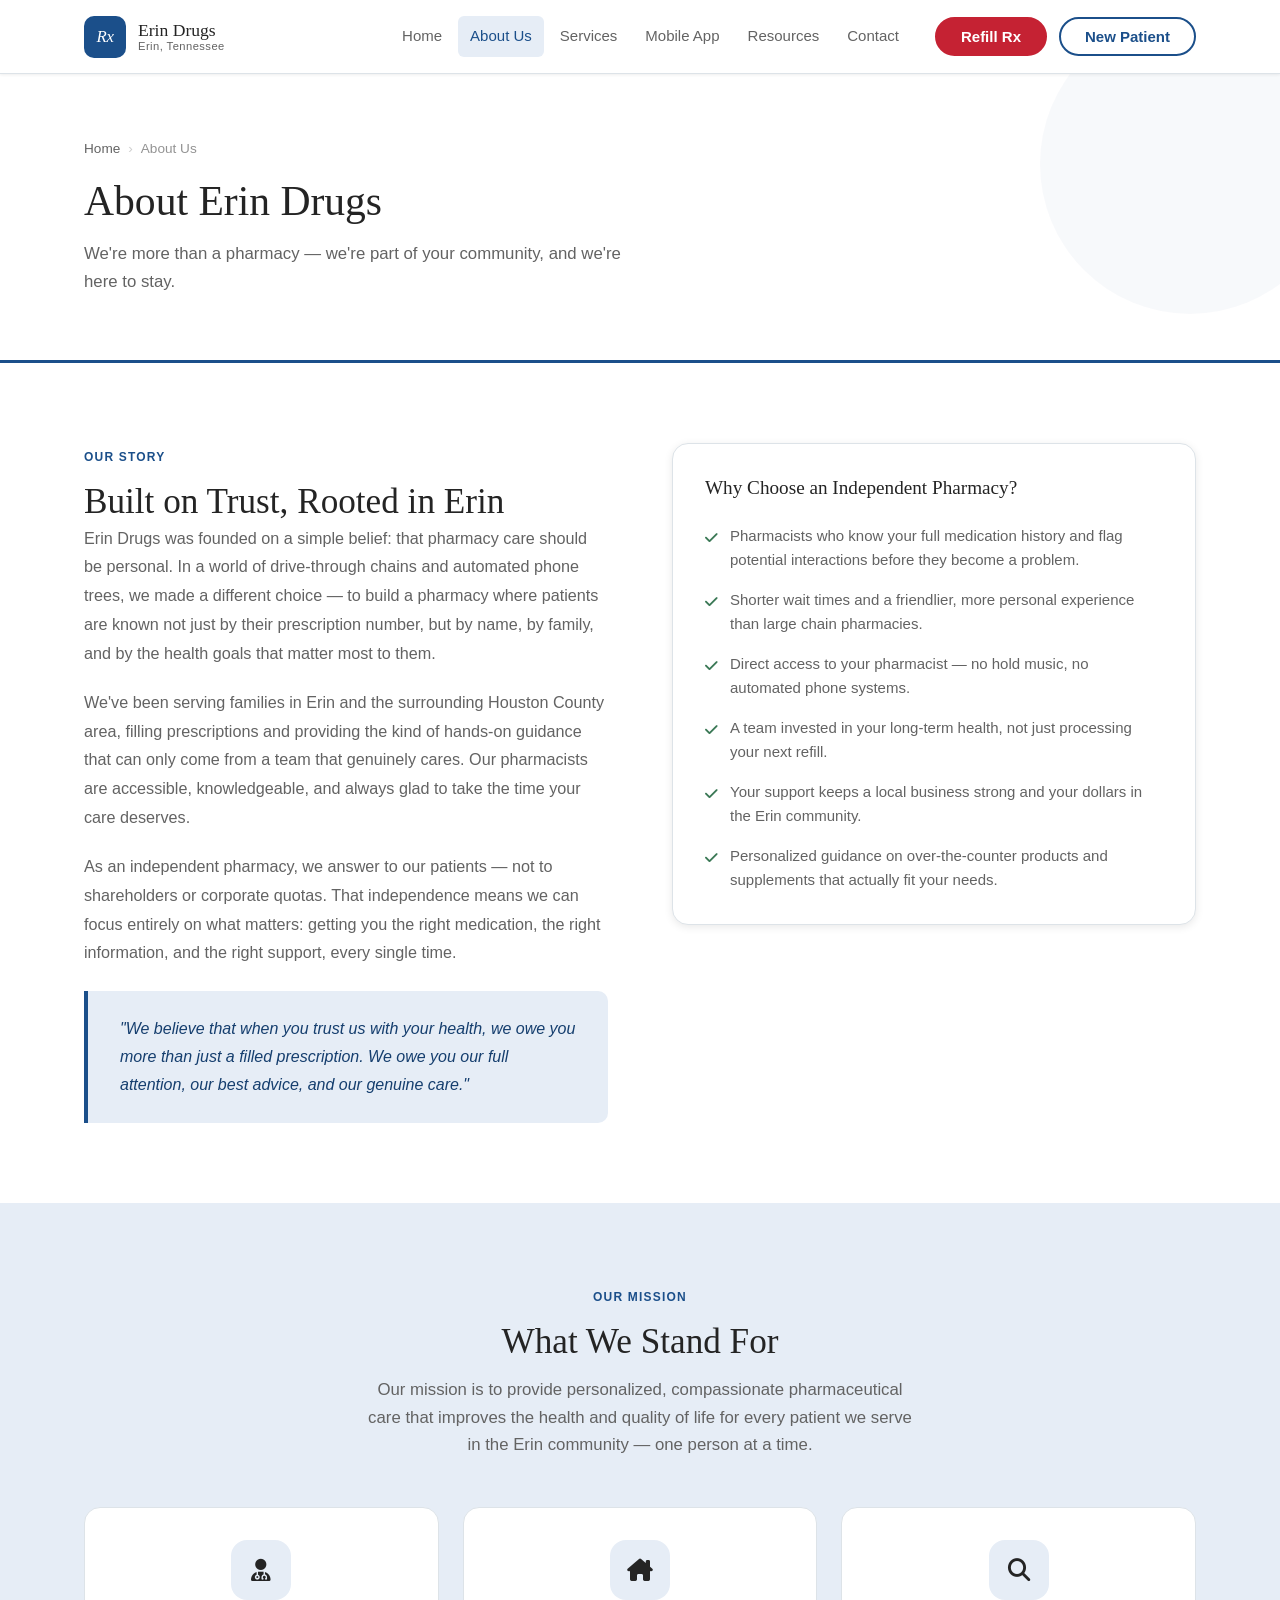
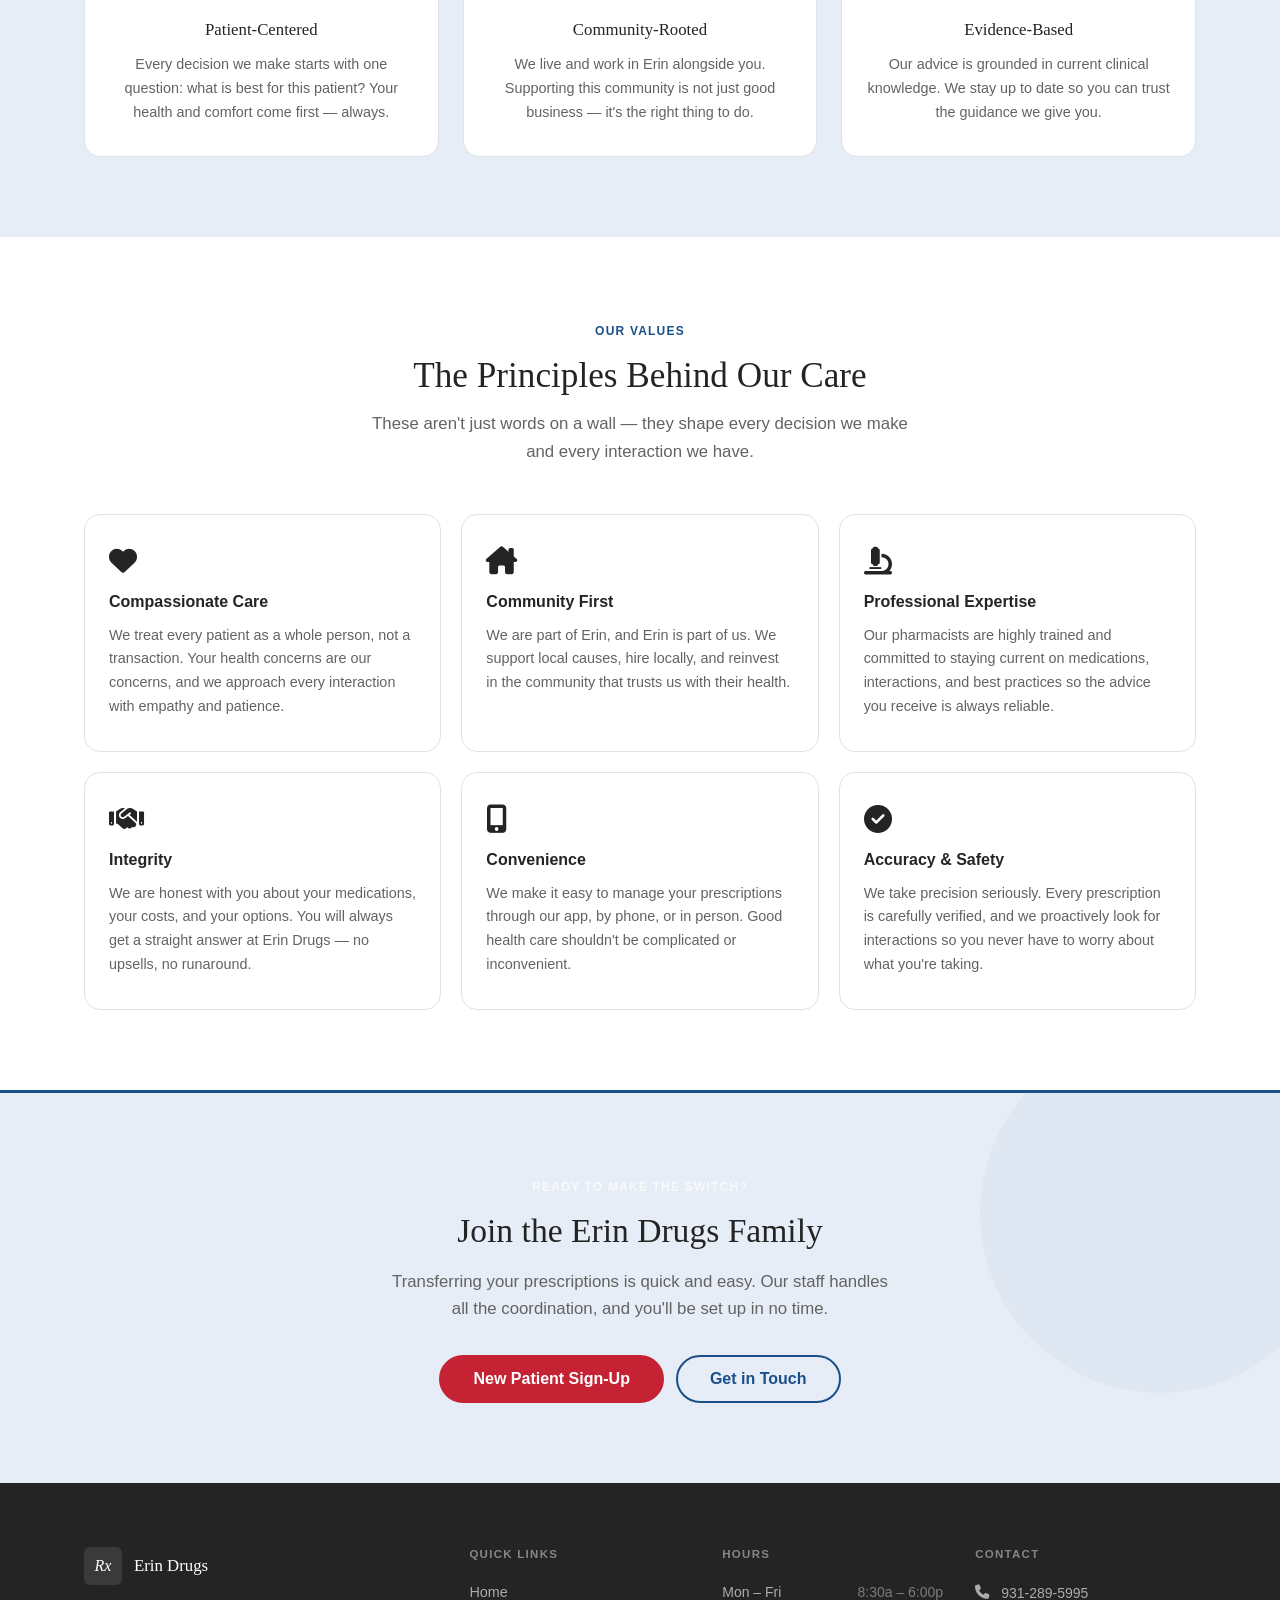
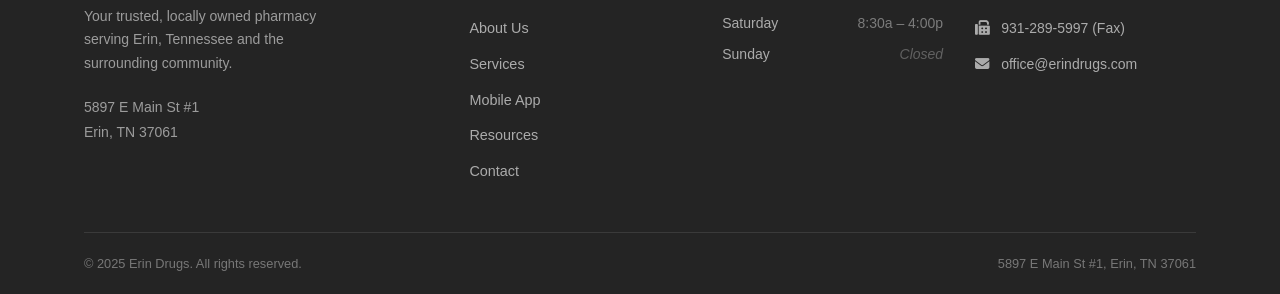
==== about.html @ 94b5dfa4 "Initial commit" ====
<!DOCTYPE html>
<html lang="en">
<head>
  <meta charset="UTF-8" />
  <meta name="viewport" content="width=device-width, initial-scale=1.0" />
  <meta name="description" content="Learn about Erin Drugs — a locally owned, community-focused pharmacy in Erin, Tennessee. Our story, mission, and core values." />
  <title>About Us — Erin Drugs</title>
  <link rel="stylesheet" href="styles.css" />
  <link rel="stylesheet" href="https://cdnjs.cloudflare.com/ajax/libs/font-awesome/6.5.1/css/all.min.css" />
</head>
<body>

  <!-- ============================================================
       SITE HEADER
       ============================================================ -->
  <header class="site-header">
    <div class="container header-inner">

      <a href="index.html" class="logo" aria-label="Erin Drugs — Home">
        <div class="logo-mark" aria-hidden="true">Rx</div>
        <div class="logo-text">
          <span class="logo-name">Erin Drugs</span>
          <span class="logo-tagline">Erin, Tennessee</span>
        </div>
      </a>

      <nav class="main-nav" id="main-nav" aria-label="Main navigation">
        <ul class="nav-list">
          <li><a href="index.html">Home</a></li>
          <li><a href="about.html">About Us</a></li>
          <li><a href="services.html">Services</a></li>
          <li><a href="mobile-app.html">Mobile App</a></li>
          <li><a href="resources.html">Resources</a></li>
          <li><a href="contact.html">Contact</a></li>
        </ul>
        <div class="nav-mobile-actions">
          <a href="https://portal.digitalpharmacist.com/?pharmacy_id=72386233-e318-42da-95c2-bdc05692a526" class="btn btn-accent btn-lg">Refill a Prescription</a>
          <!-- TODO: Replace # with your new patient registration URL -->
          <a href="contact.html" class="btn btn-outline btn-lg">New Patient Sign-Up</a>
        </div>
      </nav>

      <div class="header-actions">
        <a href="https://portal.digitalpharmacist.com/?pharmacy_id=72386233-e318-42da-95c2-bdc05692a526" class="btn btn-accent">Refill Rx</a>
        <!-- TODO: Replace # with your new patient registration URL -->
        <a href="contact.html" class="btn btn-outline">New Patient</a>
      </div>

      <button
        class="mobile-menu-toggle"
        id="mobile-menu-toggle"
        aria-controls="main-nav"
        aria-expanded="false"
        aria-label="Toggle navigation menu"
      >
        <span></span>
        <span></span>
        <span></span>
      </button>

    </div>
  </header>
  <!-- END SITE HEADER -->


  <main>

    <!-- ────────────────────────────────────────────────────────
         PAGE HERO
         ──────────────────────────────────────────────────────── -->
    <section class="page-hero" aria-labelledby="page-title">
      <div class="container page-hero-inner">
        <nav class="breadcrumb" aria-label="Breadcrumb">
          <a href="index.html">Home</a>
          <span class="breadcrumb-sep" aria-hidden="true">›</span>
          <span aria-current="page">About Us</span>
        </nav>
        <h1 id="page-title">About Erin Drugs</h1>
        <p>We're more than a pharmacy — we're part of your community, and we're here to stay.</p>
      </div>
    </section>
    <!-- END PAGE HERO -->


    <!-- ────────────────────────────────────────────────────────
         OUR STORY
         ──────────────────────────────────────────────────────── -->
    <section class="section section--white" aria-labelledby="story-heading">
      <div class="container">
        <div class="story-grid">

          <div class="prose">
            <span class="section-label">Our Story</span>
            <h2 id="story-heading">Built on Trust, Rooted in Erin</h2>
            <p>
              Erin Drugs was founded on a simple belief: that pharmacy care should be
              personal. In a world of drive-through chains and automated phone trees, we made
              a different choice — to build a pharmacy where patients are known not just by their
              prescription number, but by name, by family, and by the health goals that matter most
              to them.
            </p>
            <p>
              We've been serving families in Erin and the surrounding Houston County area,
              filling prescriptions and providing the kind of hands-on guidance that can only come
              from a team that genuinely cares. Our pharmacists are accessible, knowledgeable, and
              always glad to take the time your care deserves.
            </p>
            <p>
              As an independent pharmacy, we answer to our patients — not to shareholders or
              corporate quotas. That independence means we can focus entirely on what matters:
              getting you the right medication, the right information, and the right support,
              every single time.
            </p>

            <div class="story-callout">
              <p>
                "We believe that when you trust us with your health, we owe you more than just
                a filled prescription. We owe you our full attention, our best advice, and our
                genuine care."
              </p>
            </div>
          </div>

          <div>
            <div class="story-aside">
              <h3>Why Choose an Independent Pharmacy?</h3>
              <ul class="aside-list">
                <li class="aside-list-item">Pharmacists who know your full medication history and flag potential interactions before they become a problem.</li>
                <li class="aside-list-item">Shorter wait times and a friendlier, more personal experience than large chain pharmacies.</li>
                <li class="aside-list-item">Direct access to your pharmacist — no hold music, no automated phone systems.</li>
                <li class="aside-list-item">A team invested in your long-term health, not just processing your next refill.</li>
                <li class="aside-list-item">Your support keeps a local business strong and your dollars in the Erin community.</li>
                <li class="aside-list-item">Personalized guidance on over-the-counter products and supplements that actually fit your needs.</li>
              </ul>
            </div>
          </div>

        </div>
      </div>
    </section>
    <!-- END OUR STORY -->


    <!-- ────────────────────────────────────────────────────────
         MISSION
         ──────────────────────────────────────────────────────── -->
    <section class="section section--alt" aria-labelledby="mission-heading">
      <div class="container">
        <div class="section-header section-header--center">
          <span class="section-label">Our Mission</span>
          <h2 id="mission-heading">What We Stand For</h2>
          <p>
            Our mission is to provide personalized, compassionate pharmaceutical care
            that improves the health and quality of life for every patient we serve in
            the Erin community — one person at a time.
          </p>
        </div>

        <div class="grid-3">

          <div class="feature-card">
            <div class="feature-card-icon" aria-hidden="true"><i class="fa-solid fa-user-doctor"></i></div>
            <h3>Patient-Centered</h3>
            <p>
              Every decision we make starts with one question: what is best for this
              patient? Your health and comfort come first — always.
            </p>
          </div>

          <div class="feature-card">
            <div class="feature-card-icon" aria-hidden="true"><i class="fa-solid fa-house-chimney"></i></div>
            <h3>Community-Rooted</h3>
            <p>
              We live and work in Erin alongside you. Supporting this community
              is not just good business — it's the right thing to do.
            </p>
          </div>

          <div class="feature-card">
            <div class="feature-card-icon" aria-hidden="true"><i class="fa-solid fa-magnifying-glass"></i></div>
            <h3>Evidence-Based</h3>
            <p>
              Our advice is grounded in current clinical knowledge. We stay up to date
              so you can trust the guidance we give you.
            </p>
          </div>

        </div>
      </div>
    </section>
    <!-- END MISSION -->


    <!-- ────────────────────────────────────────────────────────
         VALUES
         ──────────────────────────────────────────────────────── -->
    <section class="section section--white" aria-labelledby="values-heading">
      <div class="container">
        <div class="section-header section-header--center">
          <span class="section-label">Our Values</span>
          <h2 id="values-heading">The Principles Behind Our Care</h2>
          <p>These aren't just words on a wall — they shape every decision we make and every interaction we have.</p>
        </div>

        <div class="value-cards">

          <div class="value-card">
            <span class="value-card-icon" aria-hidden="true"><i class="fa-solid fa-heart"></i></span>
            <h3>Compassionate Care</h3>
            <p>We treat every patient as a whole person, not a transaction. Your health concerns are our concerns, and we approach every interaction with empathy and patience.</p>
          </div>

          <div class="value-card">
            <span class="value-card-icon" aria-hidden="true"><i class="fa-solid fa-house-chimney"></i></span>
            <h3>Community First</h3>
            <p>We are part of Erin, and Erin is part of us. We support local causes, hire locally, and reinvest in the community that trusts us with their health.</p>
          </div>

          <div class="value-card">
            <span class="value-card-icon" aria-hidden="true"><i class="fa-solid fa-microscope"></i></span>
            <h3>Professional Expertise</h3>
            <p>Our pharmacists are highly trained and committed to staying current on medications, interactions, and best practices so the advice you receive is always reliable.</p>
          </div>

          <div class="value-card">
            <span class="value-card-icon" aria-hidden="true"><i class="fa-solid fa-handshake"></i></span>
            <h3>Integrity</h3>
            <p>We are honest with you about your medications, your costs, and your options. You will always get a straight answer at Erin Drugs — no upsells, no runaround.</p>
          </div>

          <div class="value-card">
            <span class="value-card-icon" aria-hidden="true"><i class="fa-solid fa-mobile-screen-button"></i></span>
            <h3>Convenience</h3>
            <p>We make it easy to manage your prescriptions through our app, by phone, or in person. Good health care shouldn't be complicated or inconvenient.</p>
          </div>

          <div class="value-card">
            <span class="value-card-icon" aria-hidden="true"><i class="fa-solid fa-circle-check"></i></span>
            <h3>Accuracy & Safety</h3>
            <p>We take precision seriously. Every prescription is carefully verified, and we proactively look for interactions so you never have to worry about what you're taking.</p>
          </div>

        </div>
      </div>
    </section>
    <!-- END VALUES -->


    <!-- ────────────────────────────────────────────────────────
         CTA STRIP
         ──────────────────────────────────────────────────────── -->
    <section class="cta-strip" aria-labelledby="about-cta-heading">
      <div class="container">
        <span class="section-label section-label--light">Ready to Make the Switch?</span>
        <h2 id="about-cta-heading">Join the Erin Drugs Family</h2>
        <p>
          Transferring your prescriptions is quick and easy. Our staff handles all the
          coordination, and you'll be set up in no time.
        </p>
        <div class="btn-group">
          <!-- TODO: Replace # with your new patient registration URL -->
          <a href="contact.html" class="btn btn-accent btn-lg">New Patient Sign-Up</a>
          <a href="contact.html" class="btn btn-outline btn-lg">Get in Touch</a>
        </div>
      </div>
    </section>
    <!-- END CTA STRIP -->

  </main>


  <!-- ============================================================
       SITE FOOTER
       ============================================================ -->
  <footer class="site-footer" aria-label="Site footer">
    <div class="container">
      <div class="footer-grid">

        <div class="footer-col">
          <a href="index.html" class="footer-logo" aria-label="Erin Drugs — Home">
            <div class="footer-logo-mark" aria-hidden="true">Rx</div>
            <span class="footer-logo-name">Erin Drugs</span>
          </a>
          <p class="footer-tagline">
            Your trusted, locally owned pharmacy serving Erin, Tennessee
            and the surrounding community.
          </p>
          <address class="footer-address">
            5897 E Main St #1<br>
            Erin, TN 37061
          </address>
        </div>

        <div class="footer-col">
          <h4>Quick Links</h4>
          <nav class="footer-links" aria-label="Footer navigation">
            <a href="index.html">Home</a>
            <a href="about.html">About Us</a>
            <a href="services.html">Services</a>
            <a href="mobile-app.html">Mobile App</a>
            <a href="resources.html">Resources</a>
            <a href="contact.html">Contact</a>
          </nav>
        </div>

        <div class="footer-col">
          <h4>Hours</h4>
          <div class="footer-hours">
            <div class="footer-hours-row">
              <span>Mon – Fri</span>
              <span>8:30a – 6:00p</span>
            </div>
            <div class="footer-hours-row">
              <span>Saturday</span>
              <span>8:30a – 4:00p</span>
            </div>
            <div class="footer-hours-row">
              <span>Sunday</span>
              <span class="closed">Closed</span>
            </div>
          </div>
        </div>

        <div class="footer-col">
          <h4>Contact</h4>
          <div class="footer-contact-links">
            <a href="tel:9312895995" class="footer-contact-link">
              <span aria-hidden="true"><i class="fa-solid fa-phone"></i></span> 931-289-5995
            </a>
            <a href="tel:9312895997" class="footer-contact-link">
              <span aria-hidden="true"><i class="fa-solid fa-fax"></i></span> 931-289-5997 (Fax)
            </a>
            <a href="mailto:office@erindrugs.com" class="footer-contact-link">
              <span aria-hidden="true"><i class="fa-solid fa-envelope"></i></span> office@erindrugs.com
            </a>
          </div>
        </div>

      </div>

      <div class="footer-bottom">
        <span>&copy; 2025 Erin Drugs. All rights reserved.</span>
        <span>5897 E Main St #1, Erin, TN 37061</span>
      </div>
    </div>
  </footer>
  <!-- END SITE FOOTER -->


  <script src="script.js"></script>
</body>
</html>
---- styles.css ----
/* ==================================================
   Erin Drugs — Main Stylesheet
   styles.css
   ==================================================

   Table of Contents
   -------------------------------------------------
   1.  CSS Custom Properties
   2.  Reset & Base
   3.  Typography
   4.  Container & Layout
   5.  Buttons
   6.  Site Header & Logo
   7.  Navigation
   8.  Mobile Menu Toggle
   9.  Home Hero
   10. Quick Action Cards
   11. Welcome / Trust Section
   12. Hours Section
   13. Contact Info Strip
   14. CTA Strip
   15. Subpage Hero (Interior Pages)
   16. Content Sections (Shared)
   17. Service Items
   18. Value / Feature Cards
   19. About Page
   20. Mobile App Page
   21. Resources & FAQ Page
   22. Contact Page
   23. Contact Form
   24. Map Placeholder
   25. Site Footer
   26. Utilities
   27. Responsive — Tablet (max-width: 960px)
   28. Responsive — Mobile (max-width: 640px)
   ================================================== */


/* ─── 1. CSS Custom Properties ─────────────────────────────── */

:root {
  /* Brand colors */
  --clr-primary:         #1B4F8A;
  --clr-primary-dark:    #153E6E;
  --clr-primary-darker:  #0E2A4D;
  --clr-primary-light:   #E6EDF6;

  --clr-accent:          #C52233;
  --clr-accent-dark:     #A41C2B;
  --clr-accent-light:    #FCEBED;

  --clr-green:           #3A7855;
  --clr-green-light:     #E8F4ED;

  /* Neutrals */
  --clr-text:            #242424;
  --clr-text-muted:      #636363;
  --clr-text-light:      #939393;
  --clr-bg:              #FFFFFF;
  --clr-bg-alt:          #E6EDF6;
  --clr-white:           #FFFFFF;
  --clr-border:          #DDE3E8;
  --clr-border-dark:     #C5CDD4;

  /* Spacing scale */
  --sp-1:   0.25rem;
  --sp-2:   0.5rem;
  --sp-3:   0.75rem;
  --sp-4:   1rem;
  --sp-5:   1.25rem;
  --sp-6:   1.5rem;
  --sp-8:   2rem;
  --sp-10:  2.5rem;
  --sp-12:  3rem;
  --sp-16:  4rem;
  --sp-20:  5rem;
  --sp-24:  6rem;

  /* Border radius */
  --r-xs:   4px;
  --r-sm:   6px;
  --r:      10px;
  --r-lg:   16px;
  --r-xl:   24px;
  --r-full: 9999px;

  /* Shadows */
  --sh-xs: 0 1px 3px rgba(0, 0, 0, 0.07);
  --sh-sm: 0 2px 8px rgba(0, 0, 0, 0.09);
  --sh:    0 4px 16px rgba(0, 0, 0, 0.11);
  --sh-md: 0 8px 24px rgba(0, 0, 0, 0.13);
  --sh-lg: 0 16px 48px rgba(0, 0, 0, 0.15);

  /* Typography */
  --font-body:  -apple-system, BlinkMacSystemFont, 'Segoe UI', Roboto,
                Oxygen-Sans, Ubuntu, Cantarell, 'Helvetica Neue', sans-serif;
  --font-serif: Georgia, 'Palatino Linotype', 'Book Antiqua', Palatino, serif;

  /* Layout */
  --max-w:  1160px;
  --hdr-h:  74px;

  /* Transitions */
  --tr:      0.18s ease;
  --tr-slow: 0.30s ease;
}


/* ─── 2. Reset & Base ───────────────────────────────────────── */

*,
*::before,
*::after {
  box-sizing: border-box;
  margin: 0;
  padding: 0;
}

html {
  scroll-behavior: smooth;
  -webkit-text-size-adjust: 100%;
}

body {
  font-family: var(--font-body);
  font-size: 1rem;
  line-height: 1.65;
  color: var(--clr-text);
  background-color: var(--clr-bg);
  -webkit-font-smoothing: antialiased;
  -moz-osx-font-smoothing: grayscale;
}

body.nav-is-open {
  overflow: hidden;
}

img {
  max-width: 100%;
  height: auto;
  display: block;
}

a {
  color: var(--clr-primary);
  text-decoration: none;
  transition: color var(--tr);
}

a:hover {
  color: var(--clr-primary-dark);
}

ul,
ol {
  list-style: none;
}

table {
  border-collapse: collapse;
  width: 100%;
}

input,
textarea,
select,
button {
  font-family: inherit;
  font-size: inherit;
}


/* ─── 3. Typography ─────────────────────────────────────────── */

h1,
h2,
h3,
h4,
h5,
h6 {
  font-family: var(--font-serif);
  line-height: 1.25;
  color: var(--clr-text);
  font-weight: normal;
}

h1 { font-size: clamp(2rem, 5vw, 3rem); }
h2 { font-size: clamp(1.6rem, 3.5vw, 2.2rem); }
h3 { font-size: clamp(1.15rem, 2.5vw, 1.5rem); }
h4 { font-size: 1rem;      font-family: var(--font-body); font-weight: 700; }
h5 { font-size: 0.9375rem; font-family: var(--font-body); font-weight: 700; }

p {
  margin-bottom: var(--sp-4);
  color: var(--clr-text-muted);
  max-width: 68ch;
}

p:last-child {
  margin-bottom: 0;
}

strong {
  color: var(--clr-text);
  font-weight: 600;
}

/* Eyebrow / section labels */
.section-label {
  display: inline-block;
  font-family: var(--font-body);
  font-size: 0.75rem;
  font-weight: 700;
  letter-spacing: 0.1em;
  text-transform: uppercase;
  color: var(--clr-primary);
  margin-bottom: var(--sp-3);
}

.section-label--accent {
  color: var(--clr-accent);
}

.section-label--light {
  color: rgba(255, 255, 255, 0.70);
}


/* ─── 4. Container & Layout ─────────────────────────────────── */

.container {
  width: 100%;
  max-width: var(--max-w);
  margin-left: auto;
  margin-right: auto;
  padding-left: var(--sp-6);
  padding-right: var(--sp-6);
}

.section {
  padding-top: var(--sp-20);
  padding-bottom: var(--sp-20);
}

.section--sm {
  padding-top: var(--sp-12);
  padding-bottom: var(--sp-12);
}

.section--lg {
  padding-top: var(--sp-24);
  padding-bottom: var(--sp-24);
}

.section--alt   { background-color: var(--clr-bg-alt); }
.section--white { background-color: var(--clr-white); }
.section--primary { background-color: var(--clr-primary-light); color: var(--clr-text); }
.section--dark    { background-color: #242424; color: var(--clr-white); }

.section-header {
  margin-bottom: var(--sp-12);
}

.section-header h2 {
  margin-bottom: var(--sp-3);
}

.section-header p {
  font-size: 1.05rem;
  max-width: 60ch;
}

.section-header--center {
  text-align: center;
}

.section-header--center p {
  margin-left: auto;
  margin-right: auto;
}

/* Grid helpers */
.grid-2 {
  display: grid;
  grid-template-columns: 1fr 1fr;
  gap: var(--sp-8);
  align-items: start;
}

.grid-3 {
  display: grid;
  grid-template-columns: repeat(3, 1fr);
  gap: var(--sp-6);
}

.grid-4 {
  display: grid;
  grid-template-columns: repeat(4, 1fr);
  gap: var(--sp-6);
}


/* ─── 5. Buttons ────────────────────────────────────────────── */

.btn {
  display: inline-flex;
  align-items: center;
  justify-content: center;
  gap: var(--sp-2);
  padding: 0.625rem var(--sp-6);
  border: 2px solid transparent;
  border-radius: var(--r-full);
  font-family: var(--font-body);
  font-size: 0.9375rem;
  font-weight: 600;
  line-height: 1;
  cursor: pointer;
  text-decoration: none;
  white-space: nowrap;
  transition: background-color var(--tr), color var(--tr),
              border-color var(--tr), transform var(--tr), box-shadow var(--tr);
  -webkit-user-select: none;
  user-select: none;
}

.btn:focus-visible {
  outline: 3px solid var(--clr-accent);
  outline-offset: 3px;
}

.btn:active {
  transform: translateY(1px);
}

/* Primary — teal fill */
.btn-primary {
  background-color: var(--clr-primary);
  border-color: var(--clr-primary);
  color: var(--clr-white);
}

.btn-primary:hover {
  background-color: var(--clr-primary-dark);
  border-color: var(--clr-primary-dark);
  color: var(--clr-white);
  box-shadow: var(--sh-sm);
}

/* Accent — orange fill (main CTA) */
.btn-accent {
  background-color: var(--clr-accent);
  border-color: var(--clr-accent);
  color: var(--clr-white);
}

.btn-accent:hover {
  background-color: var(--clr-accent-dark);
  border-color: var(--clr-accent-dark);
  color: var(--clr-white);
  box-shadow: var(--sh-sm);
}

/* Outline — teal border on light background */
.btn-outline {
  background-color: transparent;
  border-color: var(--clr-primary);
  color: var(--clr-primary);
}

.btn-outline:hover {
  background-color: var(--clr-primary);
  color: var(--clr-white);
}

/* Outline white — white border on dark background */
.btn-outline-white {
  background-color: transparent;
  border-color: rgba(255, 255, 255, 0.70);
  color: var(--clr-white);
}

.btn-outline-white:hover {
  background-color: var(--clr-white);
  border-color: var(--clr-white);
  color: var(--clr-primary-dark);
}

/* Ghost */
.btn-ghost {
  background-color: transparent;
  border-color: transparent;
  color: var(--clr-primary);
  padding-left: var(--sp-3);
  padding-right: var(--sp-3);
}

.btn-ghost:hover {
  background-color: var(--clr-primary-light);
  color: var(--clr-primary-dark);
}

/* Sizes */
.btn-sm {
  padding: var(--sp-2) var(--sp-4);
  font-size: 0.875rem;
}

.btn-lg {
  padding: 0.875rem var(--sp-8);
  font-size: 1rem;
}

/* Button group */
.btn-group {
  display: flex;
  flex-wrap: wrap;
  gap: var(--sp-3);
  align-items: center;
}


/* ─── 6. Site Header & Logo ─────────────────────────────────── */

.site-header {
  position: sticky;
  top: 0;
  left: 0;
  right: 0;
  z-index: 100;
  height: var(--hdr-h);
  background-color: var(--clr-white);
  border-bottom: 1px solid var(--clr-border);
  box-shadow: var(--sh-xs);
}

.header-inner {
  display: flex;
  align-items: center;
  gap: var(--sp-6);
  height: 100%;
}

.logo {
  display: flex;
  align-items: center;
  gap: var(--sp-3);
  text-decoration: none;
  flex-shrink: 0;
}

.logo-mark {
  width: 42px;
  height: 42px;
  background-color: var(--clr-primary);
  border-radius: var(--r);
  display: flex;
  align-items: center;
  justify-content: center;
  color: var(--clr-white);
  font-family: var(--font-serif);
  font-size: 1.05rem;
  font-style: italic;
  flex-shrink: 0;
  letter-spacing: -0.02em;
  transition: background-color var(--tr);
}

.logo:hover .logo-mark {
  background-color: var(--clr-primary-dark);
}

.logo-text {
  display: flex;
  flex-direction: column;
  line-height: 1.15;
}

.logo-name {
  font-family: var(--font-serif);
  font-size: 1.1rem;
  color: var(--clr-text);
  font-weight: normal;
  transition: color var(--tr);
}

.logo-tagline {
  font-size: 0.7rem;
  color: var(--clr-text-muted);
  letter-spacing: 0.04em;
}

.logo:hover .logo-name {
  color: var(--clr-primary);
}


/* ─── 7. Navigation ─────────────────────────────────────────── */

.main-nav {
  margin-left: auto;
}

.nav-list {
  display: flex;
  align-items: center;
  gap: var(--sp-1);
}

.nav-list a {
  display: block;
  padding: var(--sp-2) var(--sp-3);
  font-size: 0.9375rem;
  font-weight: 500;
  color: var(--clr-text-muted);
  border-radius: var(--r-sm);
  text-decoration: none;
  transition: color var(--tr), background-color var(--tr);
}

.nav-list a:hover,
.nav-list a.active {
  color: var(--clr-primary);
  background-color: var(--clr-primary-light);
}

.header-actions {
  display: flex;
  align-items: center;
  gap: var(--sp-3);
  flex-shrink: 0;
}

/* Mobile actions shown inside the open nav panel */
.nav-mobile-actions {
  display: none;
}


/* ─── 8. Mobile Menu Toggle ─────────────────────────────────── */

.mobile-menu-toggle {
  display: none;
  flex-direction: column;
  justify-content: center;
  gap: 5px;
  width: 40px;
  height: 40px;
  background: none;
  border: none;
  border-radius: var(--r-sm);
  cursor: pointer;
  padding: var(--sp-2);
  margin-left: auto;
  flex-shrink: 0;
  transition: background-color var(--tr);
}

.mobile-menu-toggle:hover {
  background-color: var(--clr-primary-light);
}

.mobile-menu-toggle span {
  display: block;
  width: 100%;
  height: 2px;
  background-color: var(--clr-text);
  border-radius: 2px;
  transition: transform var(--tr), opacity var(--tr);
  transform-origin: center;
}

.mobile-menu-toggle.is-active span:nth-child(1) {
  transform: translateY(7px) rotate(45deg);
}

.mobile-menu-toggle.is-active span:nth-child(2) {
  opacity: 0;
  transform: scaleX(0);
}

.mobile-menu-toggle.is-active span:nth-child(3) {
  transform: translateY(-7px) rotate(-45deg);
}


/* ─── 9. Home Hero ──────────────────────────────────────────── */

.hero {
  background: var(--clr-white);
  color: var(--clr-text);
  padding: var(--sp-24) 0;
  position: relative;
  overflow: hidden;
  border-bottom: 3px solid var(--clr-primary);
}

/* Decorative background shapes */
.hero::before {
  content: '';
  position: absolute;
  top: -80px;
  right: -80px;
  width: 440px;
  height: 440px;
  background: rgba(27, 79, 138, 0.03);
  border-radius: 50%;
  pointer-events: none;
}

.hero::after {
  content: '';
  position: absolute;
  bottom: -100px;
  left: 8%;
  width: 320px;
  height: 320px;
  background: rgba(27, 79, 138, 0.03);
  border-radius: 50%;
  pointer-events: none;
}

.hero-inner {
  position: relative;
  z-index: 1;
  max-width: 720px;
}

.hero-badge {
  display: inline-flex;
  align-items: center;
  gap: var(--sp-2);
  background: var(--clr-primary-light);
  border: 1px solid var(--clr-border);
  border-radius: var(--r-full);
  padding: var(--sp-2) var(--sp-4);
  font-size: 0.78rem;
  font-weight: 700;
  letter-spacing: 0.07em;
  text-transform: uppercase;
  color: var(--clr-primary);
  margin-bottom: var(--sp-5);
}

.hero-badge-dot {
  width: 7px;
  height: 7px;
  background-color: var(--clr-primary);
  border-radius: 50%;
  display: inline-block;
  flex-shrink: 0;
}

.hero h1 {
  color: var(--clr-text);
  margin-bottom: var(--sp-5);
  font-size: clamp(2.1rem, 5vw, 3.25rem);
  line-height: 1.18;
}

.hero-sub {
  font-size: 1.1rem;
  color: var(--clr-text-muted);
  max-width: 55ch;
  line-height: 1.75;
  margin-bottom: var(--sp-8);
}

.hero-actions {
  display: flex;
  flex-wrap: wrap;
  gap: var(--sp-3);
  align-items: center;
  margin-bottom: var(--sp-8);
}

.hero-note {
  font-size: 0.875rem;
  color: var(--clr-text-light);
  border-top: 1px solid var(--clr-border);
  padding-top: var(--sp-5);
}

.hero-note strong {
  color: var(--clr-text-muted);
}


/* ─── 10. Quick Action Cards ────────────────────────────────── */

.action-cards {
  display: grid;
  grid-template-columns: repeat(4, 1fr);
  gap: var(--sp-5);
}

.action-card {
  background-color: var(--clr-white);
  border-radius: var(--r-lg);
  box-shadow: var(--sh);
  padding: var(--sp-8) var(--sp-6);
  text-align: center;
  text-decoration: none;
  color: var(--clr-text);
  border: 1px solid var(--clr-border);
  display: flex;
  flex-direction: column;
  align-items: center;
  gap: var(--sp-3);
  transition: transform var(--tr-slow), box-shadow var(--tr-slow), border-color var(--tr);
}

.action-card:hover {
  transform: translateY(-5px);
  box-shadow: var(--sh-lg);
  border-color: var(--clr-primary);
  color: var(--clr-text);
}

.action-card-icon {
  width: 56px;
  height: 56px;
  border-radius: var(--r);
  display: flex;
  align-items: center;
  justify-content: center;
  font-size: 1.4rem;
  flex-shrink: 0;
}

.action-card-icon--primary { background-color: var(--clr-primary-light); color: var(--clr-primary); }
.action-card-icon--accent  { background-color: var(--clr-accent-light);  color: var(--clr-accent); }
.action-card-icon--green   { background-color: var(--clr-green-light);   color: var(--clr-green); }

.action-card h3 {
  font-family: var(--font-body);
  font-size: 0.9375rem;
  font-weight: 700;
  color: var(--clr-text);
  line-height: 1.3;
}

.action-card p {
  font-size: 0.875rem;
  color: var(--clr-text-muted);
  margin: 0;
  max-width: none;
  line-height: 1.55;
}

.action-card-arrow {
  font-size: 1rem;
  color: var(--clr-primary);
  font-weight: 700;
  margin-top: var(--sp-1);
}


/* ─── 11. Welcome / Trust Section ───────────────────────────── */

.welcome-grid {
  display: grid;
  grid-template-columns: 1fr 1fr;
  gap: var(--sp-12);
  align-items: start;
}

.welcome-text h2 {
  margin-bottom: var(--sp-5);
}

.trust-points {
  display: flex;
  flex-direction: column;
  gap: var(--sp-6);
}

.trust-point {
  display: flex;
  gap: var(--sp-4);
  align-items: flex-start;
}

.trust-point-icon {
  width: 44px;
  height: 44px;
  flex-shrink: 0;
  background-color: var(--clr-primary-light);
  border-radius: var(--r);
  display: flex;
  align-items: center;
  justify-content: center;
  font-size: 1.15rem;
}

.trust-point-body h4 {
  margin-bottom: var(--sp-1);
}

.trust-point-body p {
  font-size: 0.9rem;
  margin: 0;
  max-width: none;
}


/* ─── 12. Hours Section ─────────────────────────────────────── */

.hours-grid {
  display: grid;
  grid-template-columns: 1fr 1fr;
  gap: var(--sp-12);
  align-items: start;
}

.hours-info h2 {
  margin-bottom: var(--sp-5);
}

.hours-table-wrap {
  overflow-x: auto;
}

.hours-table {
  width: 100%;
  border-radius: var(--r);
  overflow: hidden;
  box-shadow: var(--sh-sm);
  background-color: var(--clr-white);
}

.hours-table tr {
  border-bottom: 1px solid var(--clr-border);
}

.hours-table tr:last-child {
  border-bottom: none;
}

.hours-table td {
  padding: var(--sp-4) var(--sp-5);
  font-size: 0.9375rem;
}

.hours-table td:first-child {
  font-weight: 600;
  color: var(--clr-text);
  width: 50%;
}

.hours-table td:last-child {
  color: var(--clr-text-muted);
  text-align: right;
}

.hours-closed {
  color: var(--clr-text-light) !important;
  font-style: italic;
}

.hours-contact-links {
  display: flex;
  flex-direction: column;
  gap: var(--sp-3);
  margin-top: var(--sp-6);
}

.hours-contact-link {
  display: flex;
  align-items: center;
  gap: var(--sp-3);
  font-size: 0.9375rem;
  font-weight: 500;
  color: var(--clr-text);
  text-decoration: none;
  padding: var(--sp-3) var(--sp-4);
  background-color: var(--clr-white);
  border-radius: var(--r);
  border: 1px solid var(--clr-border);
  transition: border-color var(--tr), box-shadow var(--tr), color var(--tr);
}

.hours-contact-link:hover {
  border-color: var(--clr-primary);
  box-shadow: var(--sh-sm);
  color: var(--clr-primary);
}

.hours-contact-link span {
  font-size: 1rem;
}


/* ─── 13. Contact Info Strip ────────────────────────────────── */

.contact-strip {
  background-color: var(--clr-white);
  border-top: 1px solid var(--clr-border);
  border-bottom: 1px solid var(--clr-border);
}

.contact-strip-inner {
  display: flex;
  align-items: center;
  justify-content: space-between;
  gap: var(--sp-6);
  flex-wrap: wrap;
  padding: var(--sp-8) 0;
}

.contact-strip-item {
  display: flex;
  align-items: center;
  gap: var(--sp-3);
  font-size: 0.9375rem;
}

.contact-strip-icon {
  width: 38px;
  height: 38px;
  background-color: var(--clr-primary-light);
  border-radius: var(--r);
  display: flex;
  align-items: center;
  justify-content: center;
  font-size: 0.95rem;
  flex-shrink: 0;
}

.contact-strip-item strong {
  display: block;
  font-size: 0.72rem;
  text-transform: uppercase;
  letter-spacing: 0.06em;
  color: var(--clr-text-light);
  margin-bottom: 2px;
  font-weight: 700;
}

.contact-strip-item a,
.contact-strip-item span {
  color: var(--clr-text);
  font-weight: 500;
}

.contact-strip-item a:hover {
  color: var(--clr-primary);
}


/* ─── 14. CTA Strip ─────────────────────────────────────────── */

.cta-strip {
  background: var(--clr-primary-light);
  color: var(--clr-text);
  padding: var(--sp-20) 0;
  text-align: center;
  position: relative;
  overflow: hidden;
  border-top: 3px solid var(--clr-primary);
}

.cta-strip::before {
  content: '';
  position: absolute;
  top: -60px;
  right: -60px;
  width: 360px;
  height: 360px;
  background: rgba(27, 79, 138, 0.03);
  border-radius: 50%;
  pointer-events: none;
}

.cta-strip h2 {
  color: var(--clr-text);
  margin-bottom: var(--sp-4);
  font-size: clamp(1.5rem, 3.5vw, 2.1rem);
  position: relative;
  z-index: 1;
}

.cta-strip p {
  color: var(--clr-text-muted);
  max-width: 54ch;
  margin-left: auto;
  margin-right: auto;
  margin-bottom: var(--sp-8);
  font-size: 1.05rem;
  position: relative;
  z-index: 1;
}

.cta-strip .btn-group {
  justify-content: center;
  position: relative;
  z-index: 1;
}


/* ─── 15. Subpage Hero ──────────────────────────────────────── */

.page-hero {
  background: var(--clr-white);
  color: var(--clr-text);
  padding: var(--sp-16) 0;
  position: relative;
  overflow: hidden;
  border-bottom: 3px solid var(--clr-primary);
}

.page-hero::before {
  content: '';
  position: absolute;
  top: -60px;
  right: -60px;
  width: 300px;
  height: 300px;
  background: rgba(27, 79, 138, 0.03);
  border-radius: 50%;
  pointer-events: none;
}

.page-hero-inner {
  position: relative;
  z-index: 1;
}

.page-hero h1 {
  color: var(--clr-text);
  margin-bottom: var(--sp-3);
  font-size: clamp(1.8rem, 4vw, 2.6rem);
}

.page-hero p {
  color: var(--clr-text-muted);
  font-size: 1.05rem;
  max-width: 58ch;
  margin: 0;
}

.breadcrumb {
  display: flex;
  align-items: center;
  gap: var(--sp-2);
  font-size: 0.85rem;
  color: var(--clr-text-light);
  margin-bottom: var(--sp-4);
}

.breadcrumb a {
  color: var(--clr-text-muted);
  text-decoration: none;
  transition: color var(--tr);
}

.breadcrumb a:hover {
  color: var(--clr-primary);
}

.breadcrumb-sep {
  opacity: 0.45;
}


/* ─── 16. Content Sections (Shared) ────────────────────────── */

.prose p {
  max-width: none;
  font-size: 1.0125rem;
  line-height: 1.78;
  color: var(--clr-text-muted);
  margin-bottom: var(--sp-5);
}

.content-lead {
  font-size: 1.15rem;
  color: var(--clr-text-muted);
  line-height: 1.78;
  max-width: 72ch;
  margin-bottom: var(--sp-6);
}


/* ─── 17. Service Items ─────────────────────────────────────── */

.service-list {
  display: flex;
  flex-direction: column;
  gap: var(--sp-4);
}

.service-item {
  display: grid;
  grid-template-columns: 64px 1fr;
  gap: var(--sp-6);
  align-items: start;
  background-color: var(--clr-white);
  border-radius: var(--r-lg);
  border: 1px solid var(--clr-border);
  padding: var(--sp-8);
  transition: border-color var(--tr), box-shadow var(--tr);
}

.service-item:hover {
  border-color: var(--clr-primary);
  box-shadow: var(--sh);
}

.service-item-icon {
  width: 56px;
  height: 56px;
  background-color: var(--clr-primary-light);
  border-radius: var(--r);
  display: flex;
  align-items: center;
  justify-content: center;
  font-size: 1.35rem;
  flex-shrink: 0;
}

.service-item-icon--accent { background-color: var(--clr-accent-light); }
.service-item-icon--green  { background-color: var(--clr-green-light);  }

.service-item-body h3 {
  font-size: 1.15rem;
  margin-bottom: var(--sp-2);
}

.service-item-body p {
  font-size: 0.95rem;
  max-width: none;
  margin-bottom: var(--sp-5);
}

.service-item-body .btn {
  font-size: 0.875rem;
  padding: 0.5rem var(--sp-4);
}


/* ─── 18. Value / Feature Cards ─────────────────────────────── */

.feature-card {
  background-color: var(--clr-white);
  border-radius: var(--r-lg);
  border: 1px solid var(--clr-border);
  padding: var(--sp-8) var(--sp-6);
  text-align: center;
  transition: transform var(--tr-slow), box-shadow var(--tr-slow);
}

.feature-card:hover {
  transform: translateY(-4px);
  box-shadow: var(--sh);
}

.feature-card-icon {
  width: 60px;
  height: 60px;
  margin: 0 auto var(--sp-5);
  background-color: var(--clr-primary-light);
  border-radius: var(--r-lg);
  display: flex;
  align-items: center;
  justify-content: center;
  font-size: 1.4rem;
}

.feature-card h3 {
  font-size: 1.05rem;
  margin-bottom: var(--sp-3);
}

.feature-card p {
  font-size: 0.9rem;
  margin: 0;
  max-width: none;
}


/* ─── 19. About Page ────────────────────────────────────────── */

.story-grid {
  display: grid;
  grid-template-columns: 1fr 1fr;
  gap: var(--sp-16);
  align-items: start;
}

.story-callout {
  background-color: var(--clr-primary-light);
  border-left: 4px solid var(--clr-primary);
  border-radius: 0 var(--r) var(--r) 0;
  padding: var(--sp-6) var(--sp-8);
  margin-top: var(--sp-6);
}

.story-callout p {
  font-size: 1rem;
  color: var(--clr-primary-dark);
  margin: 0;
  max-width: none;
  font-style: italic;
  line-height: 1.75;
}

.story-aside {
  background-color: var(--clr-white);
  border-radius: var(--r-lg);
  border: 1px solid var(--clr-border);
  padding: var(--sp-8);
  box-shadow: var(--sh-sm);
}

.story-aside h3 {
  font-size: 1.2rem;
  margin-bottom: var(--sp-6);
}

.aside-list {
  display: flex;
  flex-direction: column;
  gap: var(--sp-4);
}

.aside-list-item {
  display: flex;
  align-items: flex-start;
  gap: var(--sp-3);
  font-size: 0.9375rem;
  color: var(--clr-text-muted);
  line-height: 1.6;
}

.aside-list-item::before {
  content: '\f00c';
  font-family: 'Font Awesome 6 Free';
  font-weight: 900;
  color: var(--clr-green);
  flex-shrink: 0;
  font-size: 0.9rem;
  margin-top: 2px;
}

.value-cards {
  display: grid;
  grid-template-columns: repeat(3, 1fr);
  gap: var(--sp-5);
}

.value-card {
  background-color: var(--clr-white);
  border-radius: var(--r-lg);
  border: 1px solid var(--clr-border);
  padding: var(--sp-8) var(--sp-6);
  transition: border-color var(--tr), box-shadow var(--tr);
}

.value-card:hover {
  border-color: var(--clr-primary);
  box-shadow: var(--sh-sm);
}

.value-card-icon {
  font-size: 1.75rem;
  margin-bottom: var(--sp-4);
  display: block;
  line-height: 1;
}

.value-card h3 {
  font-family: var(--font-body);
  font-size: 1rem;
  font-weight: 700;
  margin-bottom: var(--sp-3);
}

.value-card p {
  font-size: 0.9rem;
  margin: 0;
  max-width: none;
  line-height: 1.65;
}


/* ─── 20. Mobile App Page ───────────────────────────────────── */

.app-intro-grid {
  display: grid;
  grid-template-columns: 1fr 1.1fr;
  gap: var(--sp-12);
  align-items: center;
}

.app-visual {
  background: linear-gradient(
    145deg,
    var(--clr-primary-light) 0%,
    var(--clr-bg-alt) 100%
  );
  border-radius: var(--r-xl);
  border: 1px solid var(--clr-border);
  aspect-ratio: 9 / 14;
  max-height: 500px;
  display: flex;
  flex-direction: column;
  align-items: center;
  justify-content: center;
  gap: var(--sp-4);
  box-shadow: var(--sh-md);
}

.app-visual-icon {
  font-size: 4rem;
  line-height: 1;
}

.app-visual-label {
  font-size: 0.9rem;
  color: var(--clr-text-muted);
  text-align: center;
  max-width: 18ch;
  margin: 0;
  line-height: 1.55;
}

.app-intro-text h2 {
  margin-bottom: var(--sp-4);
}

.app-intro-text p {
  max-width: none;
}

.app-store-buttons {
  display: flex;
  flex-wrap: wrap;
  gap: var(--sp-3);
  margin-top: var(--sp-6);
}

.app-store-btn {
  display: flex;
  align-items: center;
  gap: var(--sp-3);
  padding: var(--sp-3) var(--sp-5);
  background-color: var(--clr-text);
  color: var(--clr-white);
  border-radius: var(--r);
  text-decoration: none;
  min-width: 180px;
  transition: background-color var(--tr), transform var(--tr);
}

.app-store-btn:hover {
  background-color: #242424;
  color: var(--clr-white);
  transform: translateY(-2px);
}

.app-store-btn-icon {
  font-size: 1.4rem;
  flex-shrink: 0;
  line-height: 1;
}

.app-store-btn-text {
  display: flex;
  flex-direction: column;
  line-height: 1.2;
}

.app-store-btn-text small {
  font-size: 0.63rem;
  opacity: 0.72;
  text-transform: uppercase;
  letter-spacing: 0.04em;
}

.app-store-btn-text strong {
  font-size: 0.9375rem;
  color: var(--clr-white);
  font-weight: 600;
}

.app-features-grid {
  display: grid;
  grid-template-columns: repeat(3, 1fr);
  gap: var(--sp-5);
}

.app-feature-item {
  background-color: var(--clr-white);
  border: 1px solid var(--clr-border);
  border-radius: var(--r-lg);
  padding: var(--sp-6);
  transition: border-color var(--tr), transform var(--tr-slow);
}

.app-feature-item:hover {
  border-color: var(--clr-primary);
  transform: translateY(-3px);
}

.app-feature-icon {
  font-size: 1.6rem;
  margin-bottom: var(--sp-4);
  display: block;
  line-height: 1;
}

.app-feature-item h4 {
  margin-bottom: var(--sp-2);
}

.app-feature-item p {
  font-size: 0.875rem;
  margin: 0;
  max-width: none;
}

.how-it-works {
  display: flex;
  flex-direction: column;
  gap: var(--sp-6);
}

.how-step {
  display: flex;
  gap: var(--sp-5);
  align-items: flex-start;
}

.how-step-num {
  width: 44px;
  height: 44px;
  flex-shrink: 0;
  background-color: var(--clr-primary);
  color: var(--clr-white);
  border-radius: 50%;
  display: flex;
  align-items: center;
  justify-content: center;
  font-weight: 700;
  font-size: 1rem;
  font-family: var(--font-body);
}

.how-step-body h4 {
  margin-bottom: var(--sp-1);
  font-size: 1rem;
}

.how-step-body p {
  font-size: 0.9rem;
  margin: 0;
  max-width: none;
}


/* ─── 21. Resources & FAQ Page ──────────────────────────────── */

.faq-list {
  display: flex;
  flex-direction: column;
  gap: var(--sp-3);
}

.faq-item {
  background-color: var(--clr-white);
  border: 1px solid var(--clr-border);
  border-radius: var(--r);
  overflow: hidden;
  transition: border-color var(--tr);
}

.faq-item:hover,
.faq-item.faq-open {
  border-color: var(--clr-primary);
}

.faq-question {
  display: flex;
  align-items: center;
  justify-content: space-between;
  gap: var(--sp-4);
  padding: var(--sp-5) var(--sp-6);
  cursor: pointer;
  font-weight: 600;
  font-size: 0.9375rem;
  color: var(--clr-text);
  background: none;
  border: none;
  width: 100%;
  text-align: left;
  transition: color var(--tr);
}

.faq-question:hover {
  color: var(--clr-primary);
}

.faq-toggle {
  font-size: 1.4rem;
  flex-shrink: 0;
  color: var(--clr-primary);
  font-weight: 300;
  line-height: 1;
  user-select: none;
  transition: transform var(--tr);
  display: inline-block;
}

.faq-item.faq-open .faq-toggle {
  transform: rotate(45deg);
}

.faq-answer {
  padding: 0 var(--sp-6) var(--sp-5);
  font-size: 0.9375rem;
  color: var(--clr-text-muted);
  line-height: 1.72;
  display: none;
}

.faq-item.faq-open .faq-answer {
  display: block;
}

.insurance-grid {
  display: grid;
  grid-template-columns: repeat(2, 1fr);
  gap: var(--sp-5);
}

.insurance-item {
  background-color: var(--clr-white);
  border: 1px solid var(--clr-border);
  border-radius: var(--r);
  padding: var(--sp-6);
  transition: border-color var(--tr);
}

.insurance-item:hover {
  border-color: var(--clr-primary);
}

.insurance-item h4 {
  margin-bottom: var(--sp-2);
}

.insurance-item p {
  font-size: 0.9rem;
  margin: 0;
  max-width: none;
}

.tips-list {
  display: flex;
  flex-direction: column;
  gap: var(--sp-3);
}

.tip-item {
  display: flex;
  gap: var(--sp-4);
  align-items: flex-start;
  padding: var(--sp-5) var(--sp-6);
  background-color: var(--clr-white);
  border: 1px solid var(--clr-border);
  border-radius: var(--r);
  transition: border-color var(--tr);
}

.tip-item:hover {
  border-color: var(--clr-primary);
}

.tip-icon {
  font-size: 1.15rem;
  flex-shrink: 0;
  width: 36px;
  height: 36px;
  display: flex;
  align-items: center;
  justify-content: center;
  background-color: var(--clr-primary-light);
  border-radius: var(--r-sm);
  line-height: 1;
}

.tip-item h4 {
  margin-bottom: var(--sp-1);
}

.tip-item p {
  font-size: 0.9rem;
  margin: 0;
  max-width: none;
}


/* ─── 22. Contact Page ──────────────────────────────────────── */

.contact-page-grid {
  display: grid;
  grid-template-columns: 1fr 1.5fr;
  gap: var(--sp-10);
  align-items: start;
}

.contact-info-block {
  background-color: var(--clr-white);
  border: 1px solid var(--clr-border);
  border-radius: var(--r-lg);
  padding: var(--sp-8);
  box-shadow: var(--sh-sm);
}

.contact-info-block h2 {
  font-size: 1.35rem;
  margin-bottom: var(--sp-6);
}

.contact-detail {
  display: flex;
  align-items: flex-start;
  gap: var(--sp-4);
  padding: var(--sp-4) 0;
  border-bottom: 1px solid var(--clr-border);
}

.contact-detail:last-of-type {
  border-bottom: none;
  padding-bottom: 0;
}

.contact-detail-icon {
  width: 40px;
  height: 40px;
  flex-shrink: 0;
  background-color: var(--clr-primary-light);
  border-radius: var(--r);
  display: flex;
  align-items: center;
  justify-content: center;
  font-size: 0.95rem;
}

.contact-detail-body strong {
  display: block;
  font-size: 0.72rem;
  text-transform: uppercase;
  letter-spacing: 0.06em;
  color: var(--clr-text-light);
  margin-bottom: 3px;
  font-weight: 700;
}

.contact-detail-body a,
.contact-detail-body span {
  font-size: 0.9375rem;
  color: var(--clr-text);
  font-weight: 500;
}

.contact-detail-body a:hover {
  color: var(--clr-primary);
}

.hours-contact-table {
  width: 100%;
  margin-top: var(--sp-6);
  font-size: 0.9rem;
}

.hours-contact-table tr {
  border-bottom: 1px solid var(--clr-border);
}

.hours-contact-table tr:last-child {
  border-bottom: none;
}

.hours-contact-table td {
  padding: var(--sp-3) 0;
  color: var(--clr-text-muted);
}

.hours-contact-table td:first-child {
  font-weight: 600;
  color: var(--clr-text);
  width: 55%;
}

.hours-contact-table td:last-child {
  text-align: right;
}


/* ─── 23. Contact Form ──────────────────────────────────────── */

.contact-form-wrap {
  background-color: var(--clr-white);
  border: 1px solid var(--clr-border);
  border-radius: var(--r-lg);
  padding: var(--sp-8);
  box-shadow: var(--sh-sm);
}

.contact-form-wrap h2 {
  font-size: 1.35rem;
  margin-bottom: var(--sp-2);
}

.contact-form-wrap > p {
  font-size: 0.9rem;
  color: var(--clr-text-muted);
  margin-bottom: var(--sp-6);
  max-width: none;
}

.form-row {
  display: grid;
  grid-template-columns: 1fr 1fr;
  gap: var(--sp-4);
}

.form-group {
  display: flex;
  flex-direction: column;
  gap: var(--sp-2);
  margin-bottom: var(--sp-4);
}

.form-label {
  font-size: 0.875rem;
  font-weight: 600;
  color: var(--clr-text);
}

.form-label span {
  color: var(--clr-accent);
  margin-left: 2px;
}

.form-input,
.form-textarea,
.form-select {
  width: 100%;
  padding: 0.625rem var(--sp-4);
  border: 1.5px solid var(--clr-border);
  border-radius: var(--r);
  font-family: var(--font-body);
  font-size: 0.9375rem;
  color: var(--clr-text);
  background-color: var(--clr-white);
  transition: border-color var(--tr), box-shadow var(--tr);
  line-height: 1.5;
  appearance: none;
  -webkit-appearance: none;
}

.form-input:focus,
.form-textarea:focus,
.form-select:focus {
  outline: none;
  border-color: var(--clr-primary);
  box-shadow: 0 0 0 3px rgba(27, 79, 138, 0.12);
}

.form-input::placeholder,
.form-textarea::placeholder {
  color: var(--clr-text-light);
}

.form-textarea {
  min-height: 140px;
  resize: vertical;
}

.form-note {
  font-size: 0.82rem;
  color: var(--clr-text-muted);
  margin-top: var(--sp-4);
  line-height: 1.6;
  max-width: none;
}


/* ─── 24. Map Placeholder ───────────────────────────────────── */

.map-placeholder {
  width: 100%;
  height: 360px;
  background: linear-gradient(
    135deg,
    var(--clr-primary-light) 0%,
    var(--clr-bg-alt) 100%
  );
  border-radius: var(--r-lg);
  border: 2px dashed var(--clr-border);
  display: flex;
  flex-direction: column;
  align-items: center;
  justify-content: center;
  gap: var(--sp-4);
  color: var(--clr-text-muted);
  text-align: center;
}

.map-placeholder-icon {
  font-size: 2.5rem;
  line-height: 1;
}

.map-placeholder p {
  font-size: 0.9375rem;
  margin: 0;
  max-width: 32ch;
  line-height: 1.65;
}

.map-placeholder a {
  color: var(--clr-primary);
  font-weight: 600;
  text-decoration: underline;
}


/* ─── 25. Site Footer ───────────────────────────────────────── */

.site-footer {
  background-color: #242424;
  color: rgba(255, 255, 255, 0.75);
  padding-top: var(--sp-16);
}

.footer-grid {
  display: grid;
  grid-template-columns: 1.6fr 1fr 1fr 1fr;
  gap: var(--sp-8);
  padding-bottom: var(--sp-12);
  border-bottom: 1px solid rgba(255, 255, 255, 0.10);
}

.footer-col h4 {
  font-family: var(--font-body);
  font-size: 0.72rem;
  font-weight: 700;
  text-transform: uppercase;
  letter-spacing: 0.11em;
  color: rgba(255, 255, 255, 0.45);
  margin-bottom: var(--sp-5);
}

.footer-logo {
  display: flex;
  align-items: center;
  gap: var(--sp-3);
  text-decoration: none;
  margin-bottom: var(--sp-5);
}

.footer-logo-mark {
  width: 38px;
  height: 38px;
  background-color: rgba(255, 255, 255, 0.10);
  border-radius: var(--r-sm);
  display: flex;
  align-items: center;
  justify-content: center;
  color: var(--clr-white);
  font-family: var(--font-serif);
  font-size: 1rem;
  font-style: italic;
  flex-shrink: 0;
}

.footer-logo-name {
  font-family: var(--font-serif);
  font-size: 1.05rem;
  color: var(--clr-white);
}

.footer-tagline {
  font-size: 0.875rem;
  color: rgba(255, 255, 255, 0.55);
  line-height: 1.68;
  margin-bottom: var(--sp-5);
  max-width: 30ch;
}

.footer-address {
  font-size: 0.875rem;
  color: rgba(255, 255, 255, 0.55);
  line-height: 1.78;
  font-style: normal;
}

.footer-links {
  display: flex;
  flex-direction: column;
  gap: var(--sp-3);
}

.footer-links a {
  font-size: 0.9rem;
  color: rgba(255, 255, 255, 0.62);
  text-decoration: none;
  transition: color var(--tr);
}

.footer-links a:hover {
  color: var(--clr-white);
}

.footer-hours {
  display: flex;
  flex-direction: column;
  gap: var(--sp-2);
}

.footer-hours-row {
  display: flex;
  justify-content: space-between;
  gap: var(--sp-3);
  font-size: 0.875rem;
}

.footer-hours-row span:first-child {
  color: rgba(255, 255, 255, 0.62);
}

.footer-hours-row span:last-child {
  color: rgba(255, 255, 255, 0.40);
  text-align: right;
}

.footer-hours-row span.closed {
  color: rgba(255, 255, 255, 0.28);
  font-style: italic;
}

.footer-contact-links {
  display: flex;
  flex-direction: column;
  gap: var(--sp-3);
}

.footer-contact-link {
  display: flex;
  align-items: center;
  gap: var(--sp-3);
  font-size: 0.875rem;
  color: rgba(255, 255, 255, 0.62);
  text-decoration: none;
  transition: color var(--tr);
}

.footer-contact-link:hover {
  color: var(--clr-white);
}

.footer-contact-link span {
  font-size: 0.9rem;
}

.footer-bottom {
  display: flex;
  align-items: center;
  justify-content: space-between;
  gap: var(--sp-4);
  flex-wrap: wrap;
  padding: var(--sp-5) 0;
  font-size: 0.8rem;
  color: rgba(255, 255, 255, 0.38);
}

.footer-bottom a {
  color: rgba(255, 255, 255, 0.48);
  text-decoration: none;
  transition: color var(--tr);
}

.footer-bottom a:hover {
  color: rgba(255, 255, 255, 0.80);
}


/* ─── 26. Utilities ─────────────────────────────────────────── */

.text-center { text-align: center; }

.mt-4  { margin-top: var(--sp-4);  }
.mt-6  { margin-top: var(--sp-6);  }
.mt-8  { margin-top: var(--sp-8);  }
.mt-10 { margin-top: var(--sp-10); }

.mb-4  { margin-bottom: var(--sp-4);  }
.mb-6  { margin-bottom: var(--sp-6);  }
.mb-8  { margin-bottom: var(--sp-8);  }

.sr-only {
  position: absolute;
  width: 1px;
  height: 1px;
  padding: 0;
  margin: -1px;
  overflow: hidden;
  clip: rect(0, 0, 0, 0);
  white-space: nowrap;
  border-width: 0;
}


/* ─── 27. Responsive — Tablet (max-width: 960px) ────────────── */

@media (max-width: 960px) {
  :root {
    --hdr-h: 66px;
  }

  /* Show hamburger, hide desktop elements */
  .mobile-menu-toggle {
    display: flex;
  }

  .header-actions {
    display: none;
  }

  /* Mobile nav becomes a full-height panel */
  .main-nav {
    display: none;
    position: fixed;
    top: var(--hdr-h);
    left: 0;
    right: 0;
    bottom: 0;
    background-color: var(--clr-white);
    z-index: 99;
    padding: var(--sp-6);
    overflow-y: auto;
    flex-direction: column;
    border-top: 1px solid var(--clr-border);
    box-shadow: var(--sh-lg);
  }

  .main-nav.nav-open {
    display: flex;
  }

  .nav-list {
    flex-direction: column;
    align-items: stretch;
    gap: var(--sp-1);
    margin-bottom: var(--sp-6);
  }

  .nav-list a {
    font-size: 1.1rem;
    padding: var(--sp-4);
    border-radius: var(--r);
  }

  .nav-mobile-actions {
    display: flex;
    flex-direction: column;
    gap: var(--sp-3);
    padding-top: var(--sp-6);
    border-top: 1px solid var(--clr-border);
  }

  .nav-mobile-actions .btn {
    width: 100%;
    justify-content: center;
    padding: var(--sp-4);
    font-size: 1rem;
  }

  /* Grid collapsing */
  .action-cards {
    grid-template-columns: repeat(2, 1fr);
  }

  .welcome-grid,
  .hours-grid,
  .story-grid,
  .app-intro-grid,
  .contact-page-grid {
    grid-template-columns: 1fr;
  }

  .grid-2 {
    grid-template-columns: 1fr;
  }

  .grid-3,
  .value-cards,
  .app-features-grid {
    grid-template-columns: repeat(2, 1fr);
  }

  .grid-4 {
    grid-template-columns: repeat(2, 1fr);
  }

  .footer-grid {
    grid-template-columns: 1fr 1fr;
    gap: var(--sp-8);
  }

  .insurance-grid {
    grid-template-columns: 1fr;
  }

  .contact-strip-inner {
    gap: var(--sp-4);
  }
}


/* ─── 28. Responsive — Mobile (max-width: 640px) ────────────── */

@media (max-width: 640px) {
  :root {
    --hdr-h: 60px;
  }

  .container {
    padding-left: var(--sp-4);
    padding-right: var(--sp-4);
  }

  .section {
    padding-top: var(--sp-12);
    padding-bottom: var(--sp-12);
  }

  .section--sm {
    padding-top: var(--sp-8);
    padding-bottom: var(--sp-8);
  }

  .hero {
    padding: var(--sp-16) 0 var(--sp-12);
  }

  .hero-badge {
    font-size: 0.7rem;
  }

  .action-cards {
    grid-template-columns: 1fr;
  }

  .grid-3,
  .value-cards,
  .app-features-grid {
    grid-template-columns: 1fr;
  }

  .grid-4 {
    grid-template-columns: 1fr;
  }

  .footer-grid {
    grid-template-columns: 1fr;
  }

  .footer-bottom {
    flex-direction: column;
    text-align: center;
  }

  .contact-strip-inner {
    flex-direction: column;
    align-items: flex-start;
  }

  .form-row {
    grid-template-columns: 1fr;
  }

  .service-item {
    grid-template-columns: 1fr;
  }

  .cta-strip {
    padding: var(--sp-12) 0;
  }

  .page-hero {
    padding: var(--sp-12) 0;
  }

  .logo-tagline {
    display: none;
  }

  .app-intro-grid {
    gap: var(--sp-8);
  }

  .app-visual {
    aspect-ratio: 16 / 9;
    max-height: 260px;
  }

  .story-grid {
    gap: var(--sp-8);
  }

  .section-header {
    margin-bottom: var(--sp-8);
  }

  .map-placeholder {
    height: 260px;
  }
}
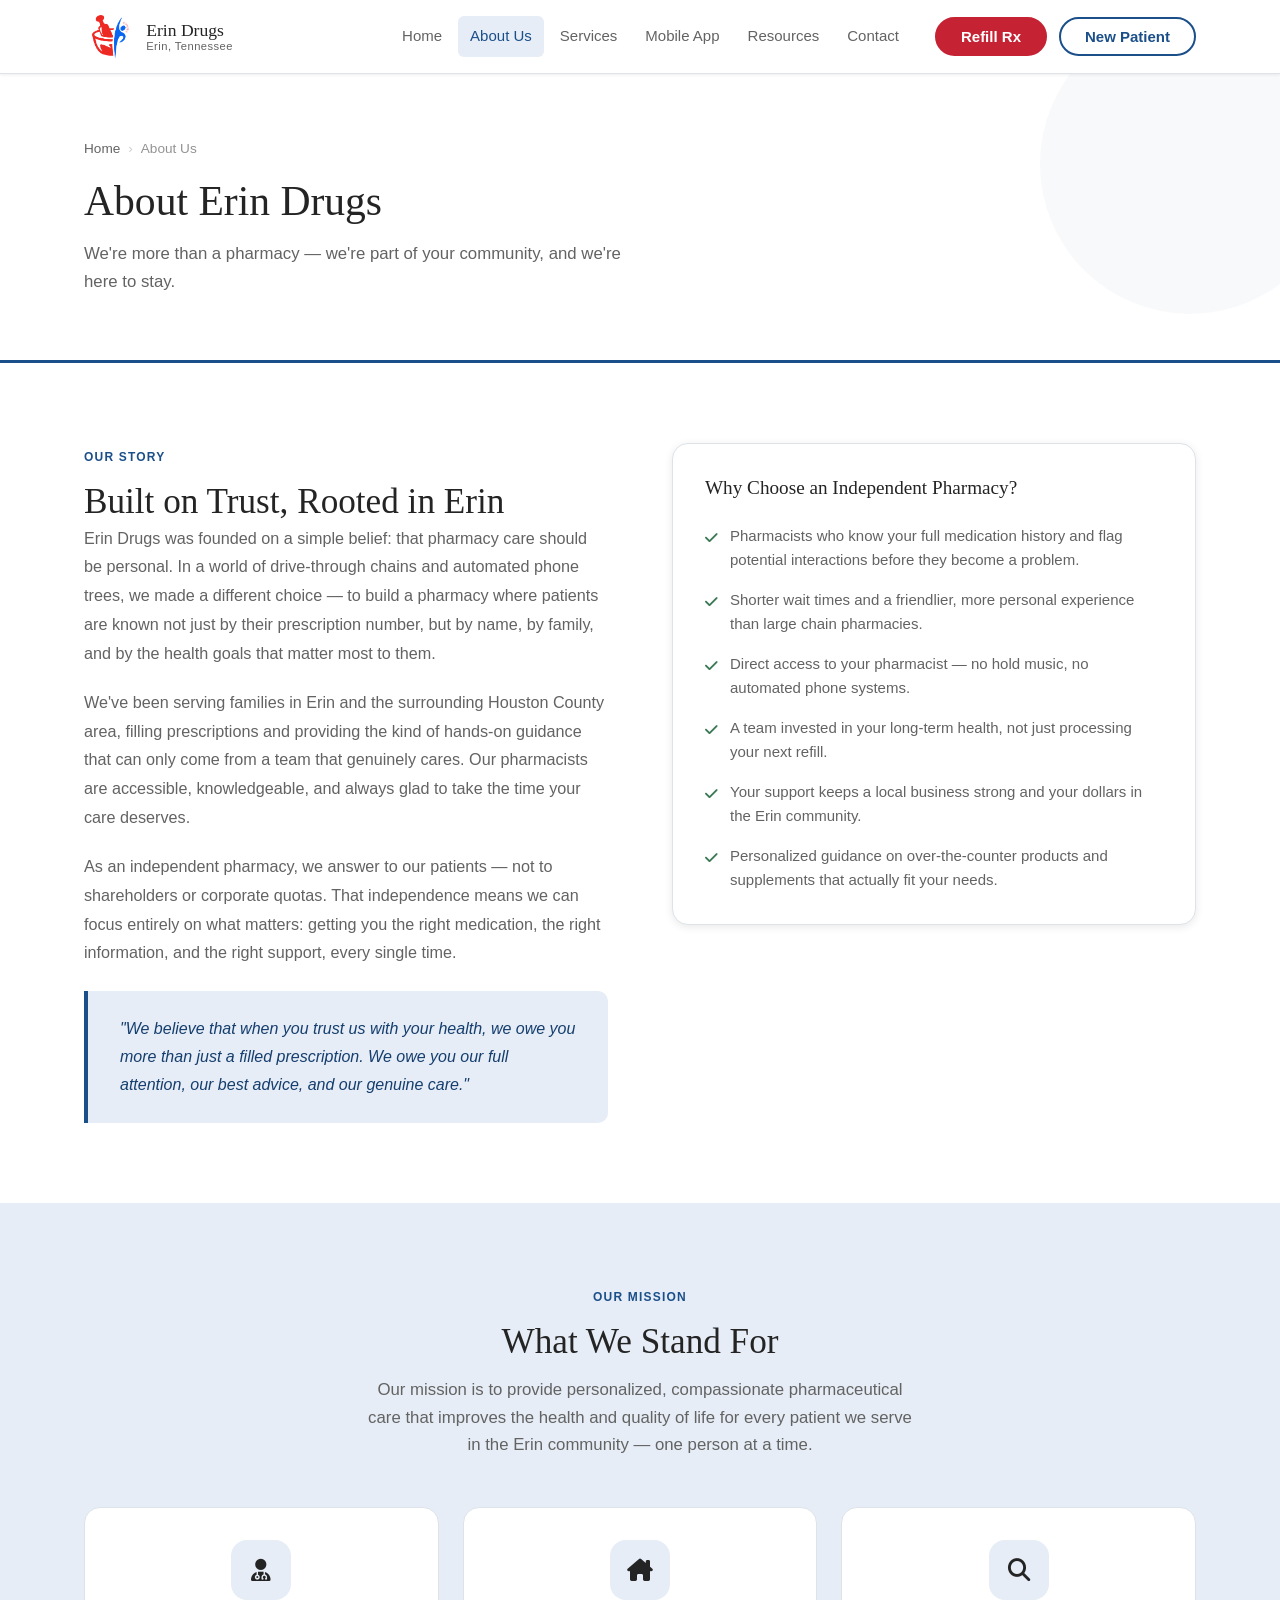
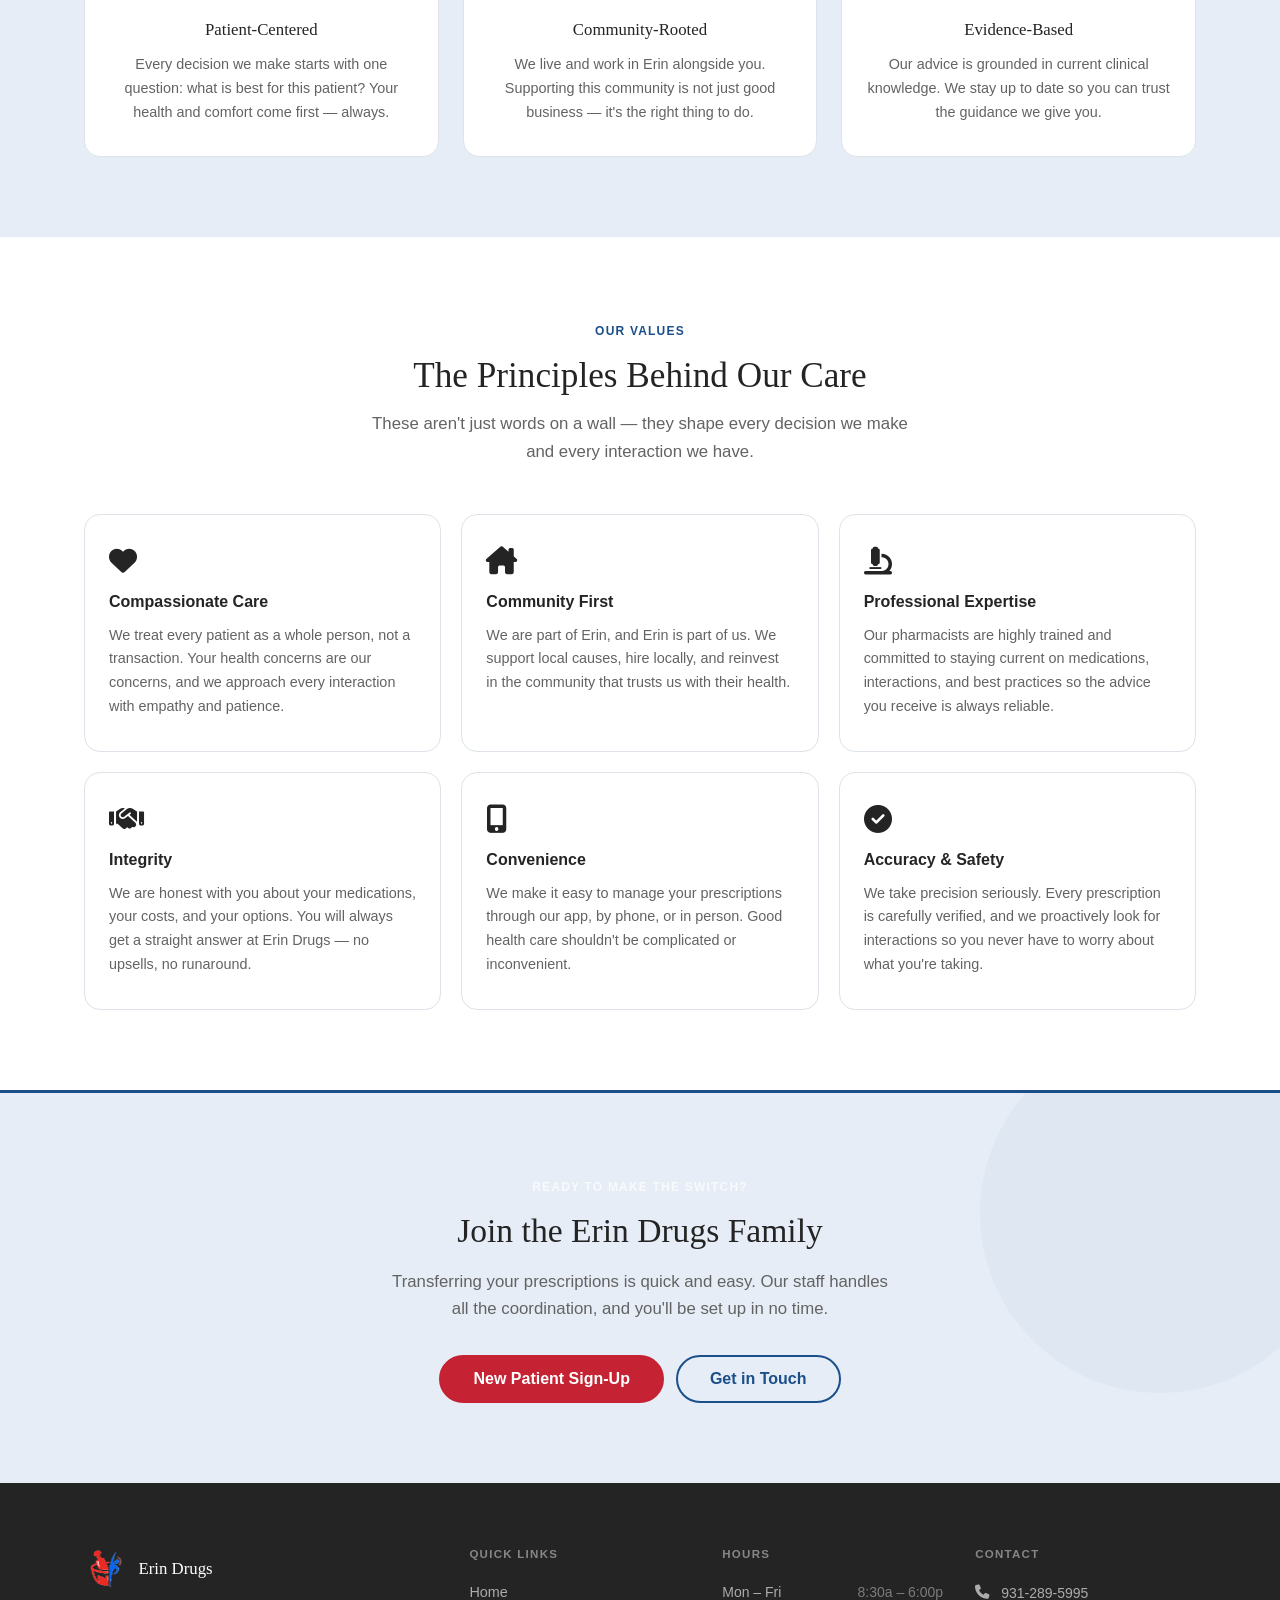
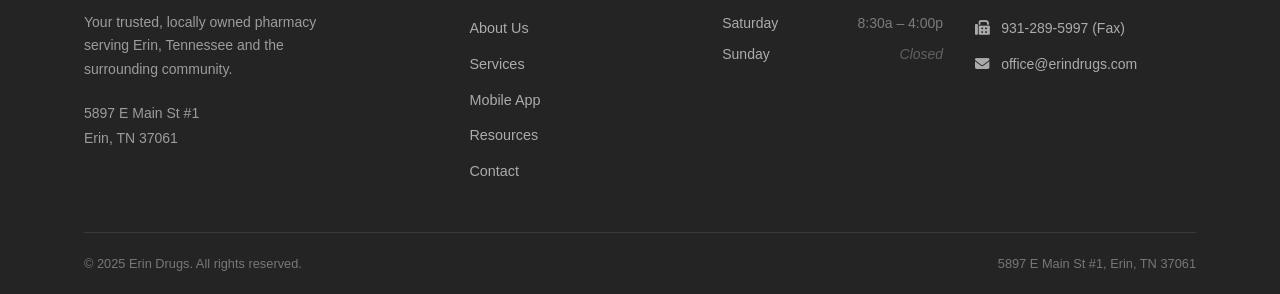
==== commit bc83f9ef: "Replace Rx text logo with PharmacyLogo image - Add assets/pharmacy-logo.png - Swap header and footer" ====
--- a/about.html
+++ b/about.html
@@ -17,7 +17,7 @@
     <div class="container header-inner">
 
       <a href="index.html" class="logo" aria-label="Erin Drugs — Home">
-        <div class="logo-mark" aria-hidden="true">Rx</div>
+        <img src="assets/pharmacy-logo.png" alt="" class="logo-mark" />
         <div class="logo-text">
           <span class="logo-name">Erin Drugs</span>
           <span class="logo-tagline">Erin, Tennessee</span>
@@ -278,7 +278,7 @@
 
         <div class="footer-col">
           <a href="index.html" class="footer-logo" aria-label="Erin Drugs — Home">
-            <div class="footer-logo-mark" aria-hidden="true">Rx</div>
+            <img src="assets/pharmacy-logo.png" alt="" class="footer-logo-mark" />
             <span class="footer-logo-name">Erin Drugs</span>
           </a>
           <p class="footer-tagline">
--- a/styles.css
+++ b/styles.css
@@ -449,24 +449,16 @@
 }
 
 .logo-mark {
-  width: 42px;
-  height: 42px;
-  background-color: var(--clr-primary);
-  border-radius: var(--r);
-  display: flex;
-  align-items: center;
-  justify-content: center;
-  color: var(--clr-white);
-  font-family: var(--font-serif);
-  font-size: 1.05rem;
-  font-style: italic;
+  width: auto;
+  height: 52px;
+  object-fit: contain;
+  display: block;
   flex-shrink: 0;
-  letter-spacing: -0.02em;
-  transition: background-color var(--tr);
+  transition: opacity var(--tr);
 }
 
 .logo:hover .logo-mark {
-  background-color: var(--clr-primary-dark);
+  opacity: 0.85;
 }
 
 .logo-text {
@@ -1863,17 +1855,10 @@
 }
 
 .footer-logo-mark {
-  width: 38px;
-  height: 38px;
-  background-color: rgba(255, 255, 255, 0.10);
-  border-radius: var(--r-sm);
-  display: flex;
-  align-items: center;
-  justify-content: center;
-  color: var(--clr-white);
-  font-family: var(--font-serif);
-  font-size: 1rem;
-  font-style: italic;
+  width: auto;
+  height: 44px;
+  object-fit: contain;
+  display: block;
   flex-shrink: 0;
 }
 
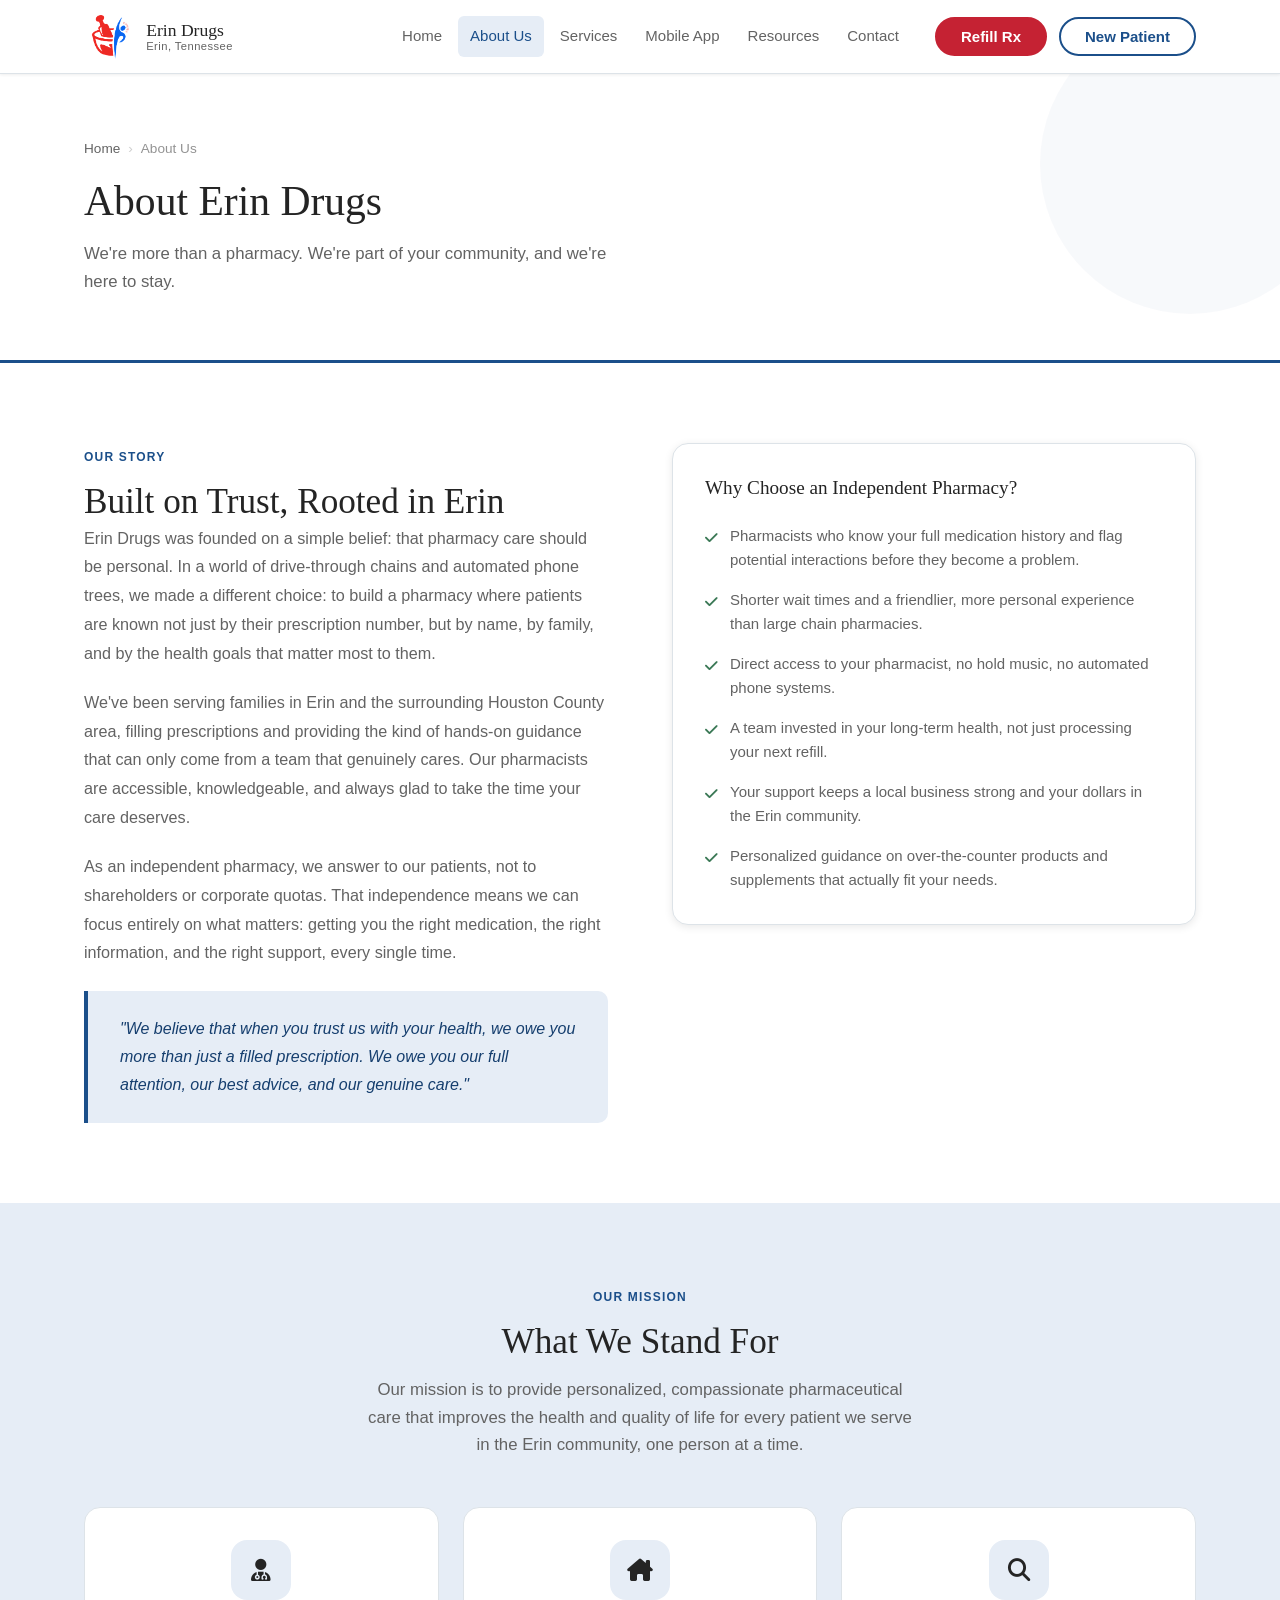
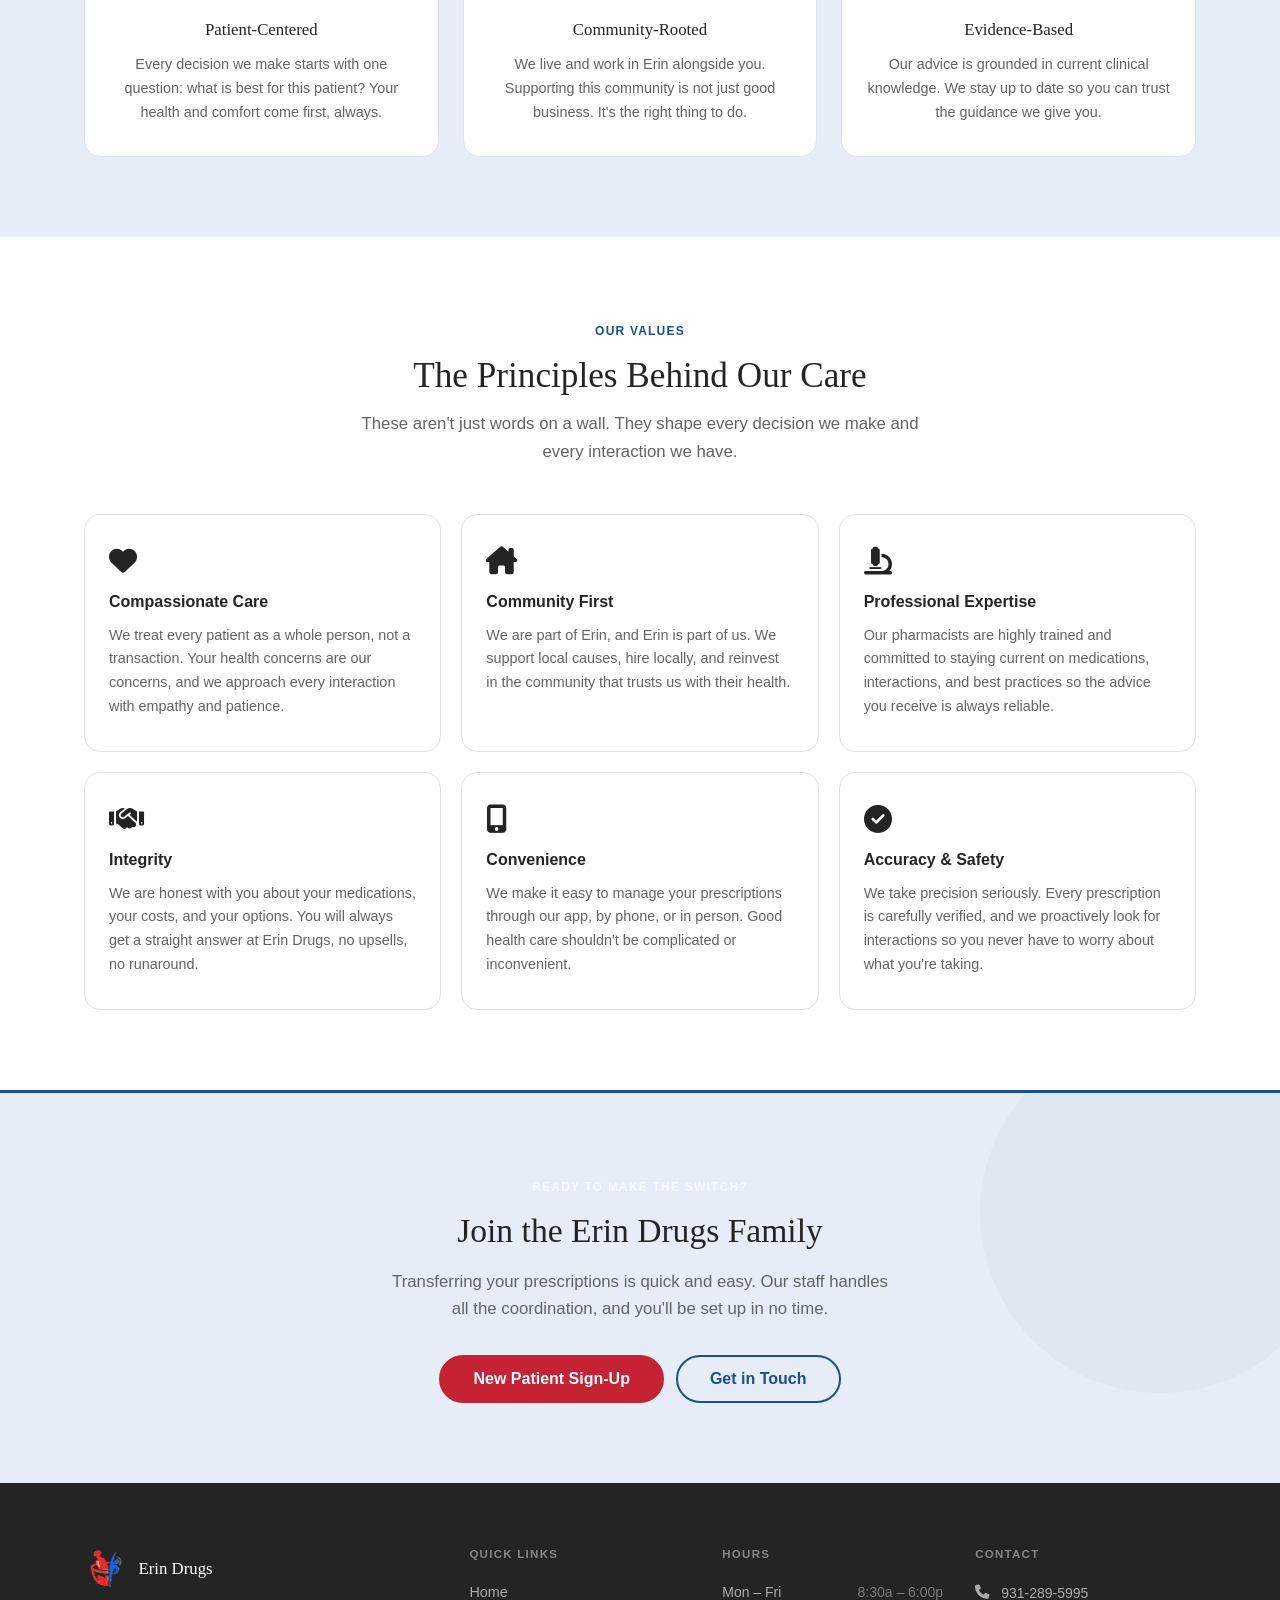
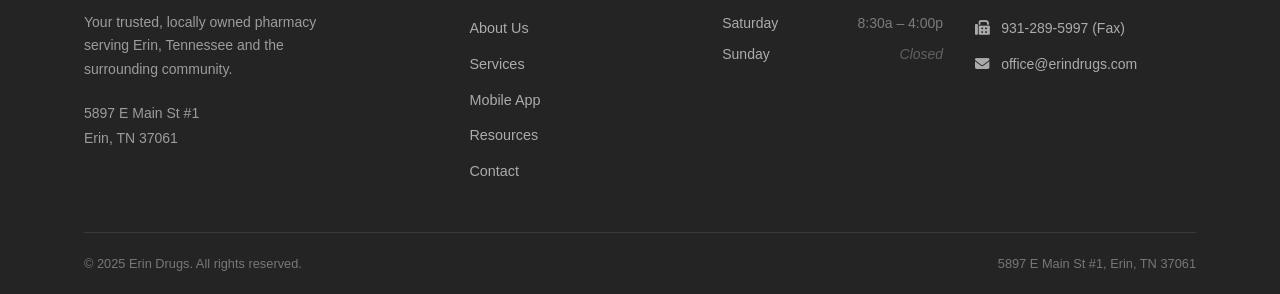
==== commit 6e9ecd35: "Remove em dashes from site copy Co-Authored-By: Claude Opus 4.8 (1M context) <noreply@anthropic.com>" ====
--- a/about.html
+++ b/about.html
@@ -3,8 +3,8 @@
 <head>
   <meta charset="UTF-8" />
   <meta name="viewport" content="width=device-width, initial-scale=1.0" />
-  <meta name="description" content="Learn about Erin Drugs — a locally owned, community-focused pharmacy in Erin, Tennessee. Our story, mission, and core values." />
-  <title>About Us — Erin Drugs</title>
+  <meta name="description" content="Learn about Erin Drugs, a locally owned, community-focused pharmacy in Erin, Tennessee. Our story, mission, and core values." />
+  <title>About Us | Erin Drugs</title>
   <link rel="stylesheet" href="styles.css" />
   <link rel="stylesheet" href="https://cdnjs.cloudflare.com/ajax/libs/font-awesome/6.5.1/css/all.min.css" />
 </head>
@@ -16,7 +16,7 @@
   <header class="site-header">
     <div class="container header-inner">
 
-      <a href="index.html" class="logo" aria-label="Erin Drugs — Home">
+      <a href="index.html" class="logo" aria-label="Erin Drugs Home">
         <img src="assets/pharmacy-logo.png" alt="" class="logo-mark" />
         <div class="logo-text">
           <span class="logo-name">Erin Drugs</span>
@@ -76,7 +76,7 @@
           <span aria-current="page">About Us</span>
         </nav>
         <h1 id="page-title">About Erin Drugs</h1>
-        <p>We're more than a pharmacy — we're part of your community, and we're here to stay.</p>
+        <p>We're more than a pharmacy. We're part of your community, and we're here to stay.</p>
       </div>
     </section>
     <!-- END PAGE HERO -->
@@ -95,7 +95,7 @@
             <p>
               Erin Drugs was founded on a simple belief: that pharmacy care should be
               personal. In a world of drive-through chains and automated phone trees, we made
-              a different choice — to build a pharmacy where patients are known not just by their
+              a different choice: to build a pharmacy where patients are known not just by their
               prescription number, but by name, by family, and by the health goals that matter most
               to them.
             </p>
@@ -106,7 +106,7 @@
               always glad to take the time your care deserves.
             </p>
             <p>
-              As an independent pharmacy, we answer to our patients — not to shareholders or
+              As an independent pharmacy, we answer to our patients, not to shareholders or
               corporate quotas. That independence means we can focus entirely on what matters:
               getting you the right medication, the right information, and the right support,
               every single time.
@@ -127,7 +127,7 @@
               <ul class="aside-list">
                 <li class="aside-list-item">Pharmacists who know your full medication history and flag potential interactions before they become a problem.</li>
                 <li class="aside-list-item">Shorter wait times and a friendlier, more personal experience than large chain pharmacies.</li>
-                <li class="aside-list-item">Direct access to your pharmacist — no hold music, no automated phone systems.</li>
+                <li class="aside-list-item">Direct access to your pharmacist, no hold music, no automated phone systems.</li>
                 <li class="aside-list-item">A team invested in your long-term health, not just processing your next refill.</li>
                 <li class="aside-list-item">Your support keeps a local business strong and your dollars in the Erin community.</li>
                 <li class="aside-list-item">Personalized guidance on over-the-counter products and supplements that actually fit your needs.</li>
@@ -152,7 +152,7 @@
           <p>
             Our mission is to provide personalized, compassionate pharmaceutical care
             that improves the health and quality of life for every patient we serve in
-            the Erin community — one person at a time.
+            the Erin community, one person at a time.
           </p>
         </div>
 
@@ -163,7 +163,7 @@
             <h3>Patient-Centered</h3>
             <p>
               Every decision we make starts with one question: what is best for this
-              patient? Your health and comfort come first — always.
+              patient? Your health and comfort come first, always.
             </p>
           </div>
 
@@ -172,7 +172,7 @@
             <h3>Community-Rooted</h3>
             <p>
               We live and work in Erin alongside you. Supporting this community
-              is not just good business — it's the right thing to do.
+              is not just good business. It's the right thing to do.
             </p>
           </div>
 
@@ -199,7 +199,7 @@
         <div class="section-header section-header--center">
           <span class="section-label">Our Values</span>
           <h2 id="values-heading">The Principles Behind Our Care</h2>
-          <p>These aren't just words on a wall — they shape every decision we make and every interaction we have.</p>
+          <p>These aren't just words on a wall. They shape every decision we make and every interaction we have.</p>
         </div>
 
         <div class="value-cards">
@@ -225,7 +225,7 @@
           <div class="value-card">
             <span class="value-card-icon" aria-hidden="true"><i class="fa-solid fa-handshake"></i></span>
             <h3>Integrity</h3>
-            <p>We are honest with you about your medications, your costs, and your options. You will always get a straight answer at Erin Drugs — no upsells, no runaround.</p>
+            <p>We are honest with you about your medications, your costs, and your options. You will always get a straight answer at Erin Drugs, no upsells, no runaround.</p>
           </div>
 
           <div class="value-card">
@@ -277,7 +277,7 @@
       <div class="footer-grid">
 
         <div class="footer-col">
-          <a href="index.html" class="footer-logo" aria-label="Erin Drugs — Home">
+          <a href="index.html" class="footer-logo" aria-label="Erin Drugs Home">
             <img src="assets/pharmacy-logo.png" alt="" class="footer-logo-mark" />
             <span class="footer-logo-name">Erin Drugs</span>
           </a>
--- a/styles.css
+++ b/styles.css
@@ -1,5 +1,5 @@
 /* ==================================================
-   Erin Drugs — Main Stylesheet
+   Erin Drugs - Main Stylesheet
    styles.css
    ==================================================
 
@@ -31,8 +31,8 @@
    24. Map Placeholder
    25. Site Footer
    26. Utilities
-   27. Responsive — Tablet (max-width: 960px)
-   28. Responsive — Mobile (max-width: 640px)
+   27. Responsive - Tablet (max-width: 960px)
+   28. Responsive - Mobile (max-width: 640px)
    ================================================== */
 
 
@@ -332,7 +332,7 @@
   transform: translateY(1px);
 }
 
-/* Primary — teal fill */
+/* Primary - teal fill */
 .btn-primary {
   background-color: var(--clr-primary);
   border-color: var(--clr-primary);
@@ -346,7 +346,7 @@
   box-shadow: var(--sh-sm);
 }
 
-/* Accent — orange fill (main CTA) */
+/* Accent - orange fill (main CTA) */
 .btn-accent {
   background-color: var(--clr-accent);
   border-color: var(--clr-accent);
@@ -360,7 +360,7 @@
   box-shadow: var(--sh-sm);
 }
 
-/* Outline — teal border on light background */
+/* Outline - teal border on light background */
 .btn-outline {
   background-color: transparent;
   border-color: var(--clr-primary);
@@ -372,7 +372,7 @@
   color: var(--clr-white);
 }
 
-/* Outline white — white border on dark background */
+/* Outline white - white border on dark background */
 .btn-outline-white {
   background-color: transparent;
   border-color: rgba(255, 255, 255, 0.70);
@@ -1999,7 +1999,7 @@
 }
 
 
-/* ─── 27. Responsive — Tablet (max-width: 960px) ────────────── */
+/* ─── 27. Responsive - Tablet (max-width: 960px) ────────────── */
 
 @media (max-width: 960px) {
   :root {
@@ -2106,7 +2106,7 @@
 }
 
 
-/* ─── 28. Responsive — Mobile (max-width: 640px) ────────────── */
+/* ─── 28. Responsive - Mobile (max-width: 640px) ────────────── */
 
 @media (max-width: 640px) {
   :root {
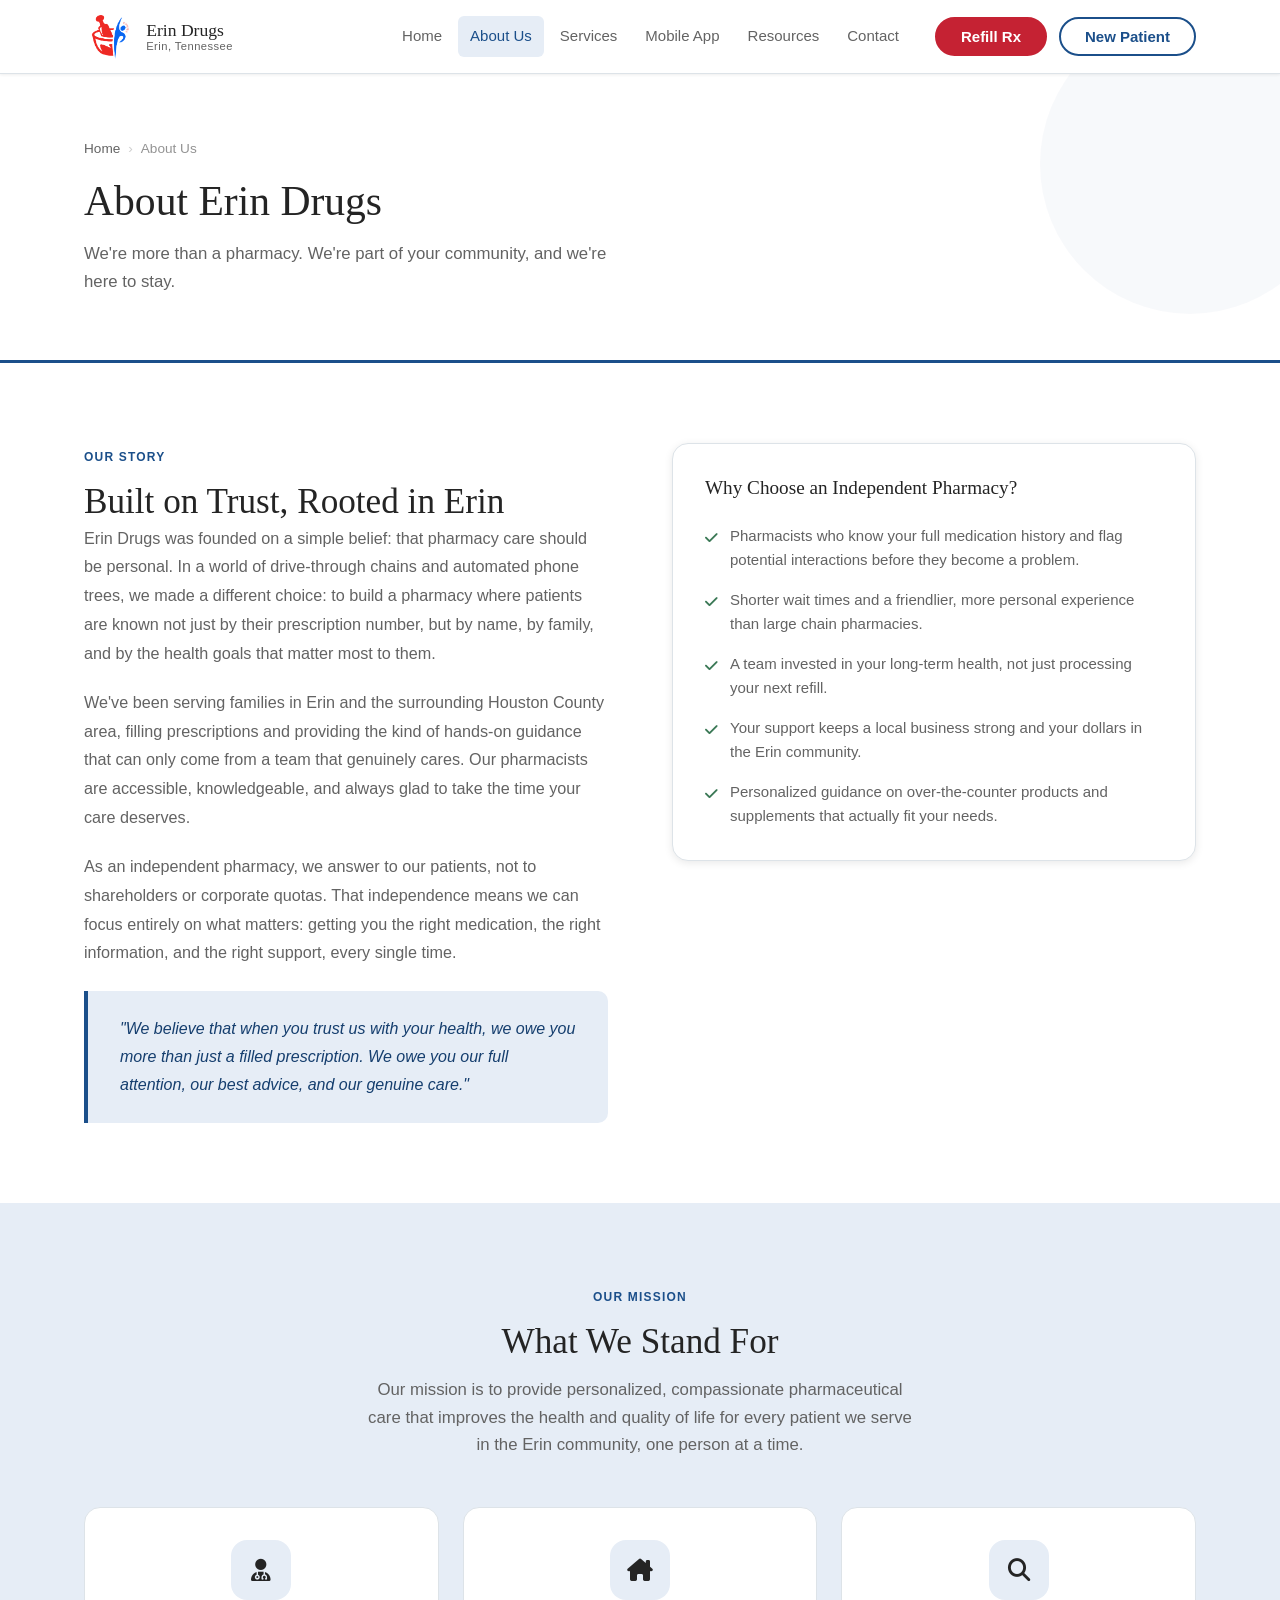
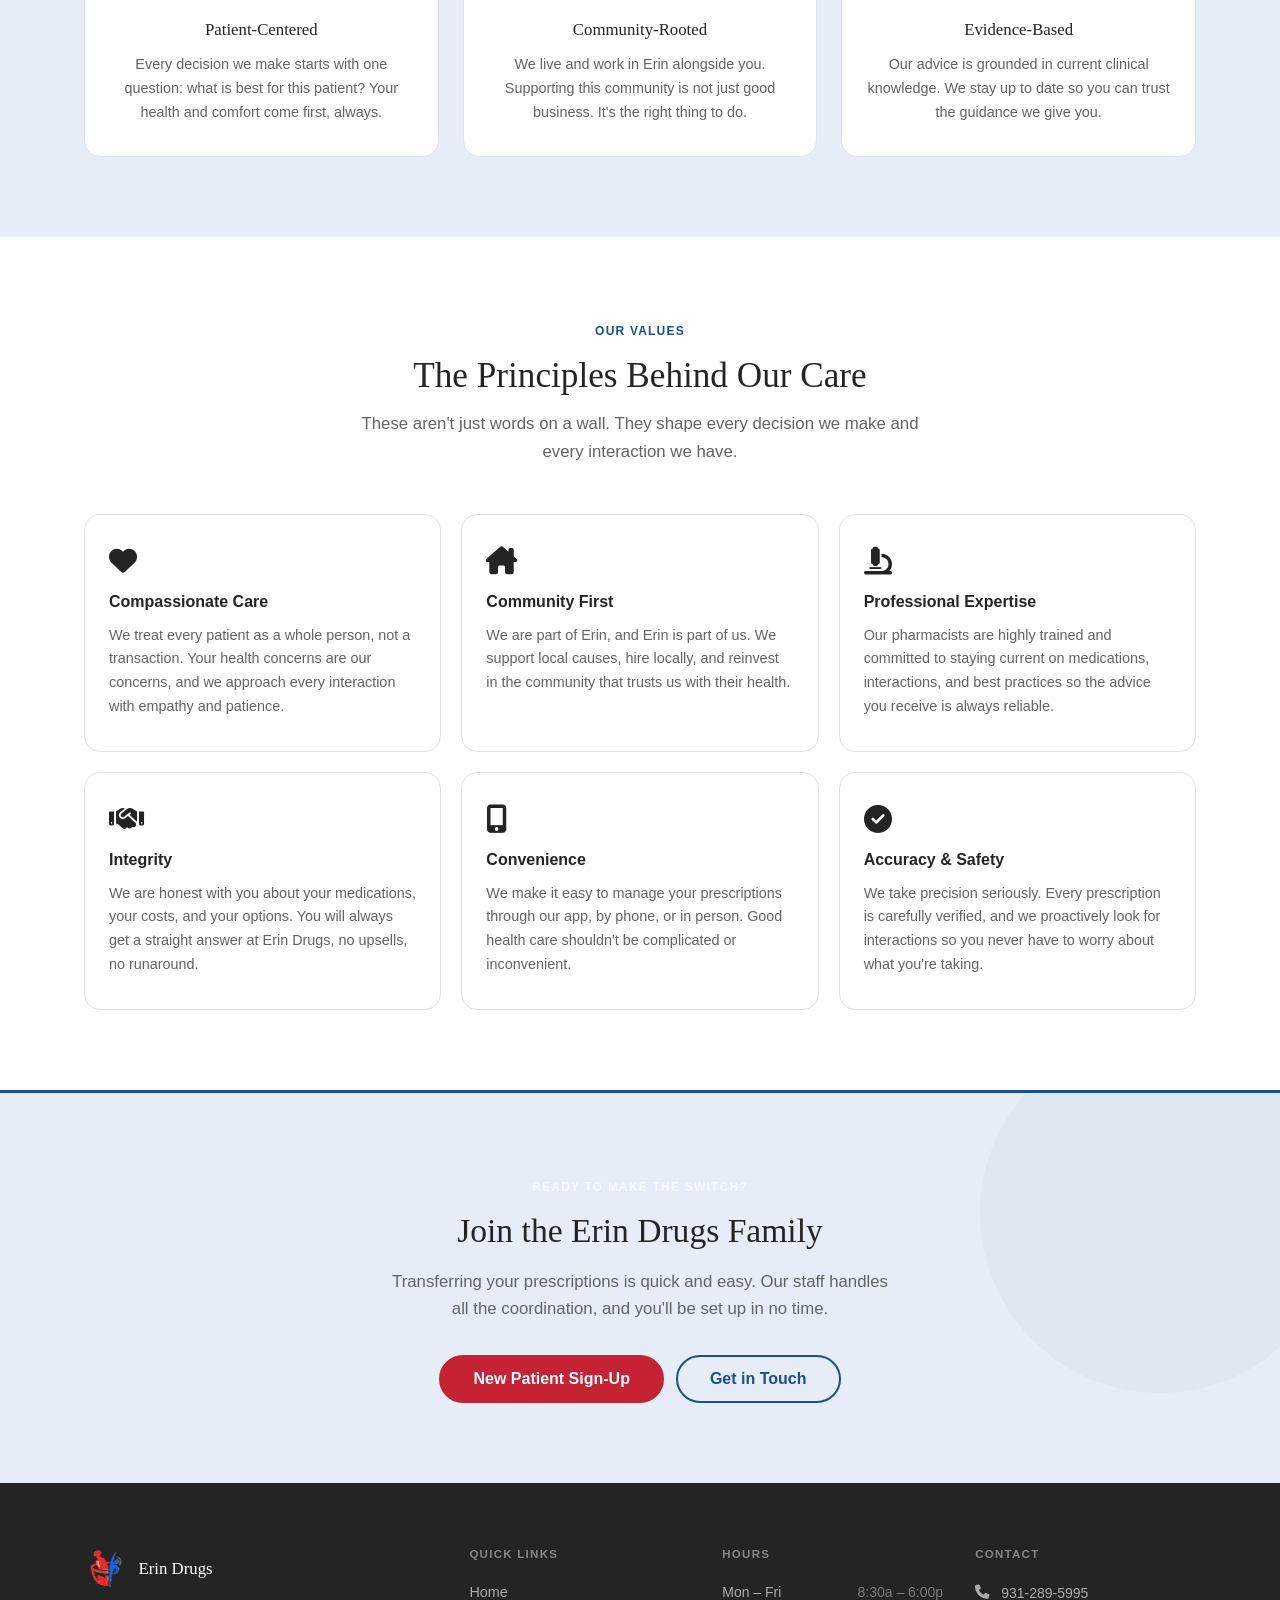
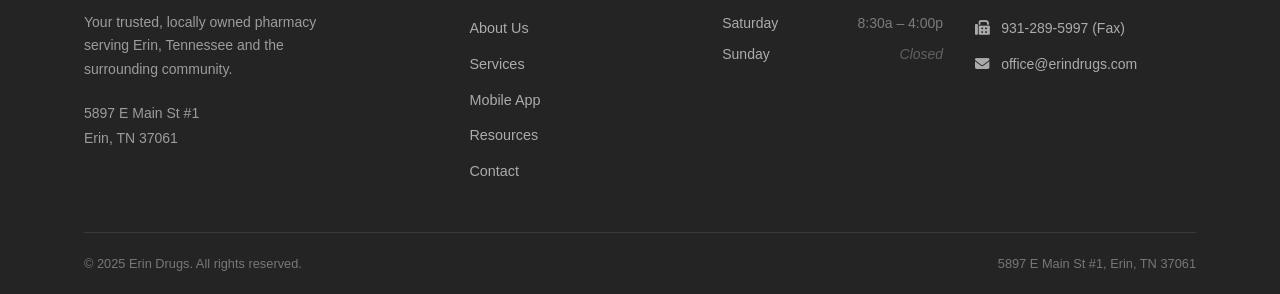
==== commit 593a49a5: "Remove 'direct access to your pharmacist' line from About Us page" ====
--- a/about.html
+++ b/about.html
@@ -34,14 +34,14 @@
           <li><a href="contact.html">Contact</a></li>
         </ul>
         <div class="nav-mobile-actions">
-          <a href="https://portal.digitalpharmacist.com/?pharmacy_id=72386233-e318-42da-95c2-bdc05692a526" class="btn btn-accent btn-lg">Refill a Prescription</a>
+          <a href="contact.html" class="btn btn-accent btn-lg">Refill a Prescription</a>
           <!-- TODO: Replace # with your new patient registration URL -->
           <a href="contact.html" class="btn btn-outline btn-lg">New Patient Sign-Up</a>
         </div>
       </nav>
 
       <div class="header-actions">
-        <a href="https://portal.digitalpharmacist.com/?pharmacy_id=72386233-e318-42da-95c2-bdc05692a526" class="btn btn-accent">Refill Rx</a>
+        <a href="contact.html" class="btn btn-accent">Refill Rx</a>
         <!-- TODO: Replace # with your new patient registration URL -->
         <a href="contact.html" class="btn btn-outline">New Patient</a>
       </div>
@@ -127,7 +127,6 @@
               <ul class="aside-list">
                 <li class="aside-list-item">Pharmacists who know your full medication history and flag potential interactions before they become a problem.</li>
                 <li class="aside-list-item">Shorter wait times and a friendlier, more personal experience than large chain pharmacies.</li>
-                <li class="aside-list-item">Direct access to your pharmacist, no hold music, no automated phone systems.</li>
                 <li class="aside-list-item">A team invested in your long-term health, not just processing your next refill.</li>
                 <li class="aside-list-item">Your support keeps a local business strong and your dollars in the Erin community.</li>
                 <li class="aside-list-item">Personalized guidance on over-the-counter products and supplements that actually fit your needs.</li>
--- a/styles.css
+++ b/styles.css
@@ -2205,3 +2205,23 @@
     height: 260px;
   }
 }
+
+/* Contact form status message */
+.form-status {
+  margin-top: 1rem;
+  padding: 0.85rem 1rem;
+  border-radius: 8px;
+  font-weight: 500;
+  font-size: 0.95rem;
+  line-height: 1.5;
+}
+.form-status--success {
+  background: #e7f5ec;
+  color: #1d6b3a;
+  border: 1px solid #b6e0c4;
+}
+.form-status--error {
+  background: #fdecea;
+  color: #b3261e;
+  border: 1px solid #f5c6c0;
+}
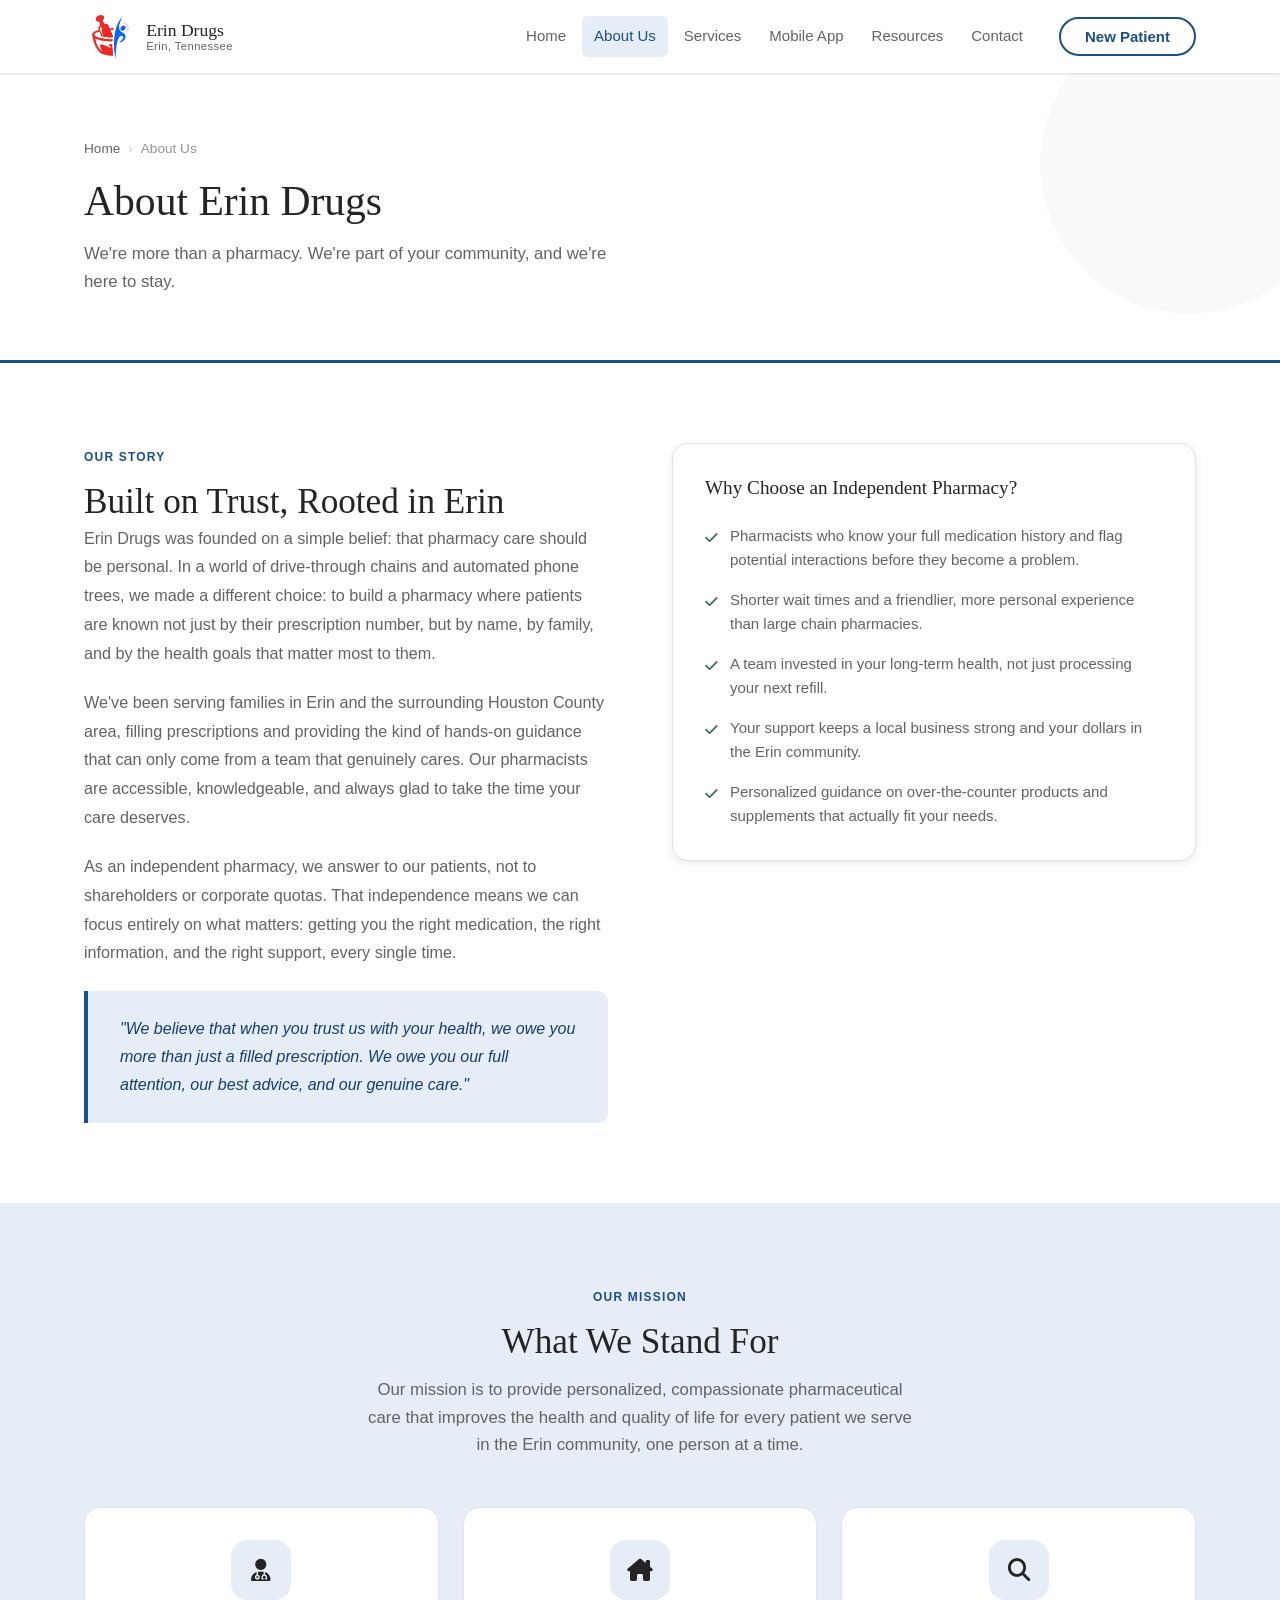
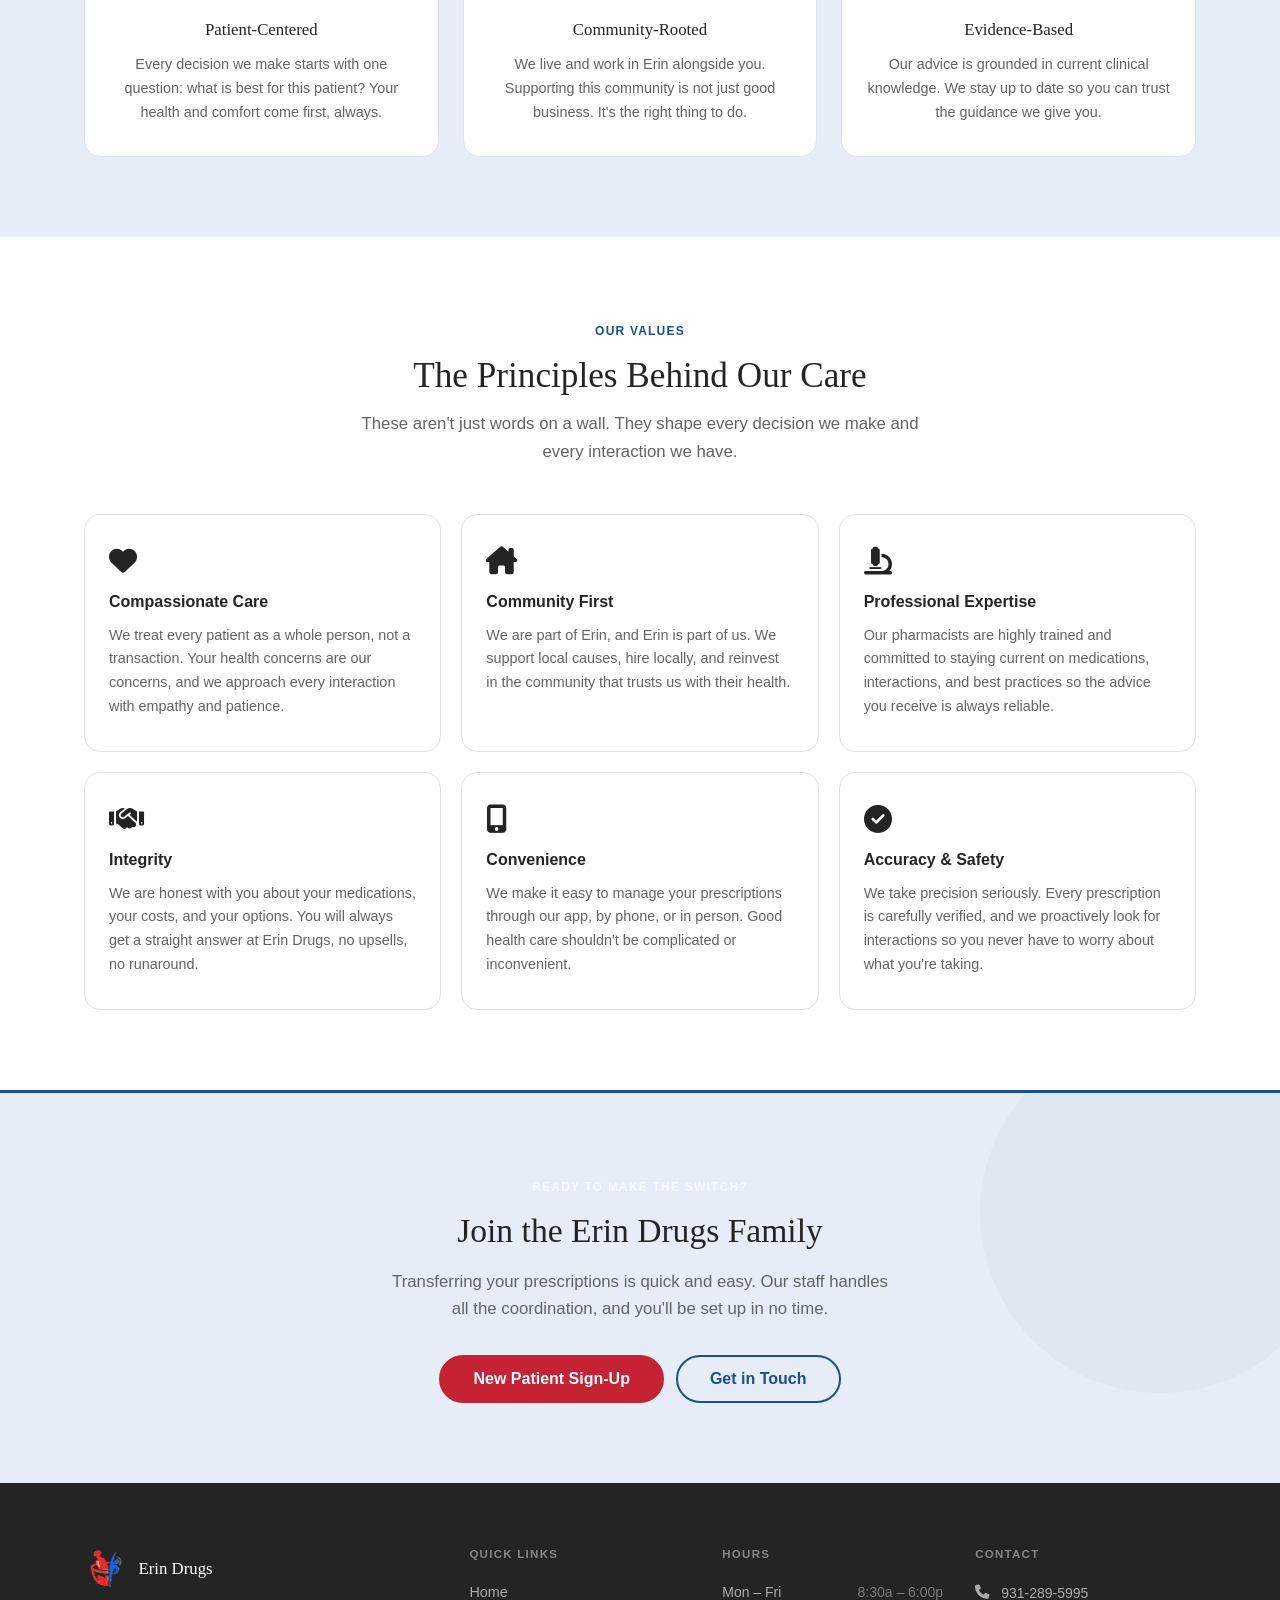
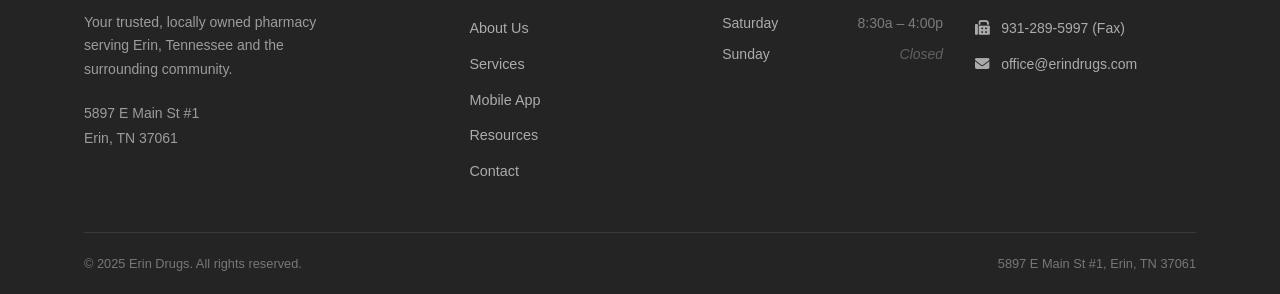
==== commit 94c6de24: "Remove online refill requests and rebuild New Patient form for HIPAA compliance Refill buttons route" ====
--- a/about.html
+++ b/about.html
@@ -34,16 +34,12 @@
           <li><a href="contact.html">Contact</a></li>
         </ul>
         <div class="nav-mobile-actions">
-          <a href="contact.html" class="btn btn-accent btn-lg">Refill a Prescription</a>
-          <!-- TODO: Replace # with your new patient registration URL -->
-          <a href="contact.html" class="btn btn-outline btn-lg">New Patient Sign-Up</a>
+          <a href="contact.html#new-patient-request" class="btn btn-outline btn-lg">New Patient Sign-Up</a>
         </div>
       </nav>
 
       <div class="header-actions">
-        <a href="contact.html" class="btn btn-accent">Refill Rx</a>
-        <!-- TODO: Replace # with your new patient registration URL -->
-        <a href="contact.html" class="btn btn-outline">New Patient</a>
+        <a href="contact.html#new-patient-request" class="btn btn-outline">New Patient</a>
       </div>
 
       <button
@@ -257,8 +253,7 @@
           coordination, and you'll be set up in no time.
         </p>
         <div class="btn-group">
-          <!-- TODO: Replace # with your new patient registration URL -->
-          <a href="contact.html" class="btn btn-accent btn-lg">New Patient Sign-Up</a>
+          <a href="contact.html#new-patient-request" class="btn btn-accent btn-lg">New Patient Sign-Up</a>
           <a href="contact.html" class="btn btn-outline btn-lg">Get in Touch</a>
         </div>
       </div>
--- a/styles.css
+++ b/styles.css
@@ -385,6 +385,20 @@
   color: var(--clr-primary-dark);
 }
 
+/* Green - used for the TennCare Diaper Benefit callout */
+.btn-green {
+  background-color: var(--clr-green);
+  border-color: var(--clr-green);
+  color: var(--clr-white);
+}
+
+.btn-green:hover {
+  background-color: #2E6044;
+  border-color: #2E6044;
+  color: var(--clr-white);
+  box-shadow: var(--sh-sm);
+}
+
 /* Ghost */
 .btn-ghost {
   background-color: transparent;
@@ -681,7 +695,7 @@
 
 .action-cards {
   display: grid;
-  grid-template-columns: repeat(4, 1fr);
+  grid-template-columns: repeat(3, 1fr);
   gap: var(--sp-5);
 }
 
@@ -1599,6 +1613,12 @@
   grid-template-columns: 1fr 1.5fr;
   gap: var(--sp-10);
   align-items: start;
+}
+
+.contact-forms-stack {
+  display: flex;
+  flex-direction: column;
+  gap: var(--sp-8);
 }
 
 .contact-info-block {
@@ -2066,7 +2086,7 @@
 
   /* Grid collapsing */
   .action-cards {
-    grid-template-columns: repeat(2, 1fr);
+    grid-template-columns: repeat(3, 1fr);
   }
 
   .welcome-grid,
@@ -2075,6 +2095,17 @@
   .app-intro-grid,
   .contact-page-grid {
     grid-template-columns: 1fr;
+  }
+
+  .benefit-callout-inner {
+    flex-direction: column;
+    gap: var(--sp-5);
+  }
+
+  .benefit-callout-icon {
+    width: 56px;
+    height: 56px;
+    font-size: 1.5rem;
   }
 
   .grid-2 {
@@ -2225,3 +2256,195 @@
   color: #b3261e;
   border: 1px solid #f5c6c0;
 }
+
+
+/* ─── 29. Announcement Bar ──────────────────────────────────── */
+
+.announcement-bar {
+  background-color: var(--clr-green);
+}
+
+.announcement-bar-inner {
+  display: flex;
+  align-items: center;
+  justify-content: center;
+  flex-wrap: wrap;
+  gap: var(--sp-2) var(--sp-3);
+  padding: var(--sp-3) var(--sp-6);
+  color: var(--clr-white);
+  text-decoration: none;
+  font-size: 0.9rem;
+  font-weight: 600;
+  text-align: center;
+  transition: background-color var(--tr);
+}
+
+.announcement-bar-inner:hover {
+  background-color: var(--clr-primary-dark);
+  color: var(--clr-white);
+}
+
+.announcement-bar-inner span {
+  min-width: 0;
+  flex: 1 1 auto;
+}
+
+.announcement-bar-inner i {
+  font-size: 0.95rem;
+  flex-shrink: 0;
+}
+
+@media (max-width: 640px) {
+  .announcement-bar-inner {
+    font-size: 0.8rem;
+    padding: var(--sp-2) var(--sp-4);
+    gap: var(--sp-2);
+  }
+
+  .announcement-bar-inner .fa-arrow-right {
+    display: none;
+  }
+}
+
+
+/* ─── 30. TennCare Diaper Benefit ───────────────────────────── */
+
+.benefit-highlight {
+  background-color: var(--clr-green-light);
+  border-top: 3px solid var(--clr-green);
+  border-bottom: 3px solid var(--clr-green);
+}
+
+.section-label--green {
+  color: var(--clr-green);
+}
+
+.benefit-cards {
+  display: grid;
+  grid-template-columns: repeat(auto-fit, minmax(220px, 1fr));
+  gap: var(--sp-5);
+  margin-top: var(--sp-8);
+}
+
+.benefit-card {
+  background-color: var(--clr-white);
+  border: 1px solid var(--clr-border);
+  border-radius: var(--r-lg);
+  padding: var(--sp-6);
+  transition: border-color var(--tr), box-shadow var(--tr);
+}
+
+.benefit-card:hover {
+  border-color: var(--clr-green);
+  box-shadow: var(--sh-sm);
+}
+
+.benefit-card-icon {
+  width: 44px;
+  height: 44px;
+  margin-bottom: var(--sp-4);
+  background-color: var(--clr-green-light);
+  color: var(--clr-green);
+  border-radius: var(--r);
+  display: flex;
+  align-items: center;
+  justify-content: center;
+  font-size: 1.15rem;
+}
+
+.benefit-card h4 {
+  margin-bottom: var(--sp-2);
+}
+
+.benefit-card p {
+  font-size: 0.9rem;
+  margin: 0;
+  max-width: none;
+}
+
+.benefit-cta-row {
+  display: flex;
+  align-items: center;
+  justify-content: space-between;
+  flex-wrap: wrap;
+  gap: var(--sp-4);
+  margin-top: var(--sp-8);
+  padding-top: var(--sp-6);
+  border-top: 1px solid rgba(58, 120, 85, 0.2);
+}
+
+.benefit-note {
+  font-size: 0.9375rem;
+  margin: 0;
+  max-width: none;
+}
+
+.benefit-note a {
+  font-weight: 600;
+}
+
+
+/* ─── 31. TennCare Diaper Benefit Callout (Front Page) ──────── */
+
+.benefit-callout {
+  background-color: var(--clr-green-light);
+  border-top: 1px solid var(--clr-border);
+  border-bottom: 1px solid var(--clr-border);
+  padding: var(--sp-16) 0;
+}
+
+.benefit-callout-inner {
+  display: flex;
+  align-items: flex-start;
+  gap: var(--sp-8);
+}
+
+.benefit-callout-icon {
+  width: 72px;
+  height: 72px;
+  flex-shrink: 0;
+  background-color: var(--clr-white);
+  color: var(--clr-green);
+  border-radius: var(--r-lg);
+  display: flex;
+  align-items: center;
+  justify-content: center;
+  font-size: 2rem;
+  box-shadow: var(--sh-sm);
+}
+
+.benefit-callout-body h2 {
+  margin-bottom: var(--sp-4);
+}
+
+.benefit-callout-body p {
+  max-width: 62ch;
+}
+
+.benefit-callout-actions {
+  display: flex;
+  flex-wrap: wrap;
+  gap: var(--sp-3);
+  margin: var(--sp-6) 0 var(--sp-4);
+}
+
+.benefit-callout-note {
+  font-size: 0.875rem;
+  color: var(--clr-text-muted);
+  margin: 0;
+}
+
+.benefit-callout-note a {
+  font-weight: 600;
+}
+
+@media (max-width: 640px) {
+  .benefit-callout-inner {
+    flex-direction: column;
+    align-items: flex-start;
+  }
+
+  .benefit-callout {
+    padding: var(--sp-12) 0;
+  }
+}
